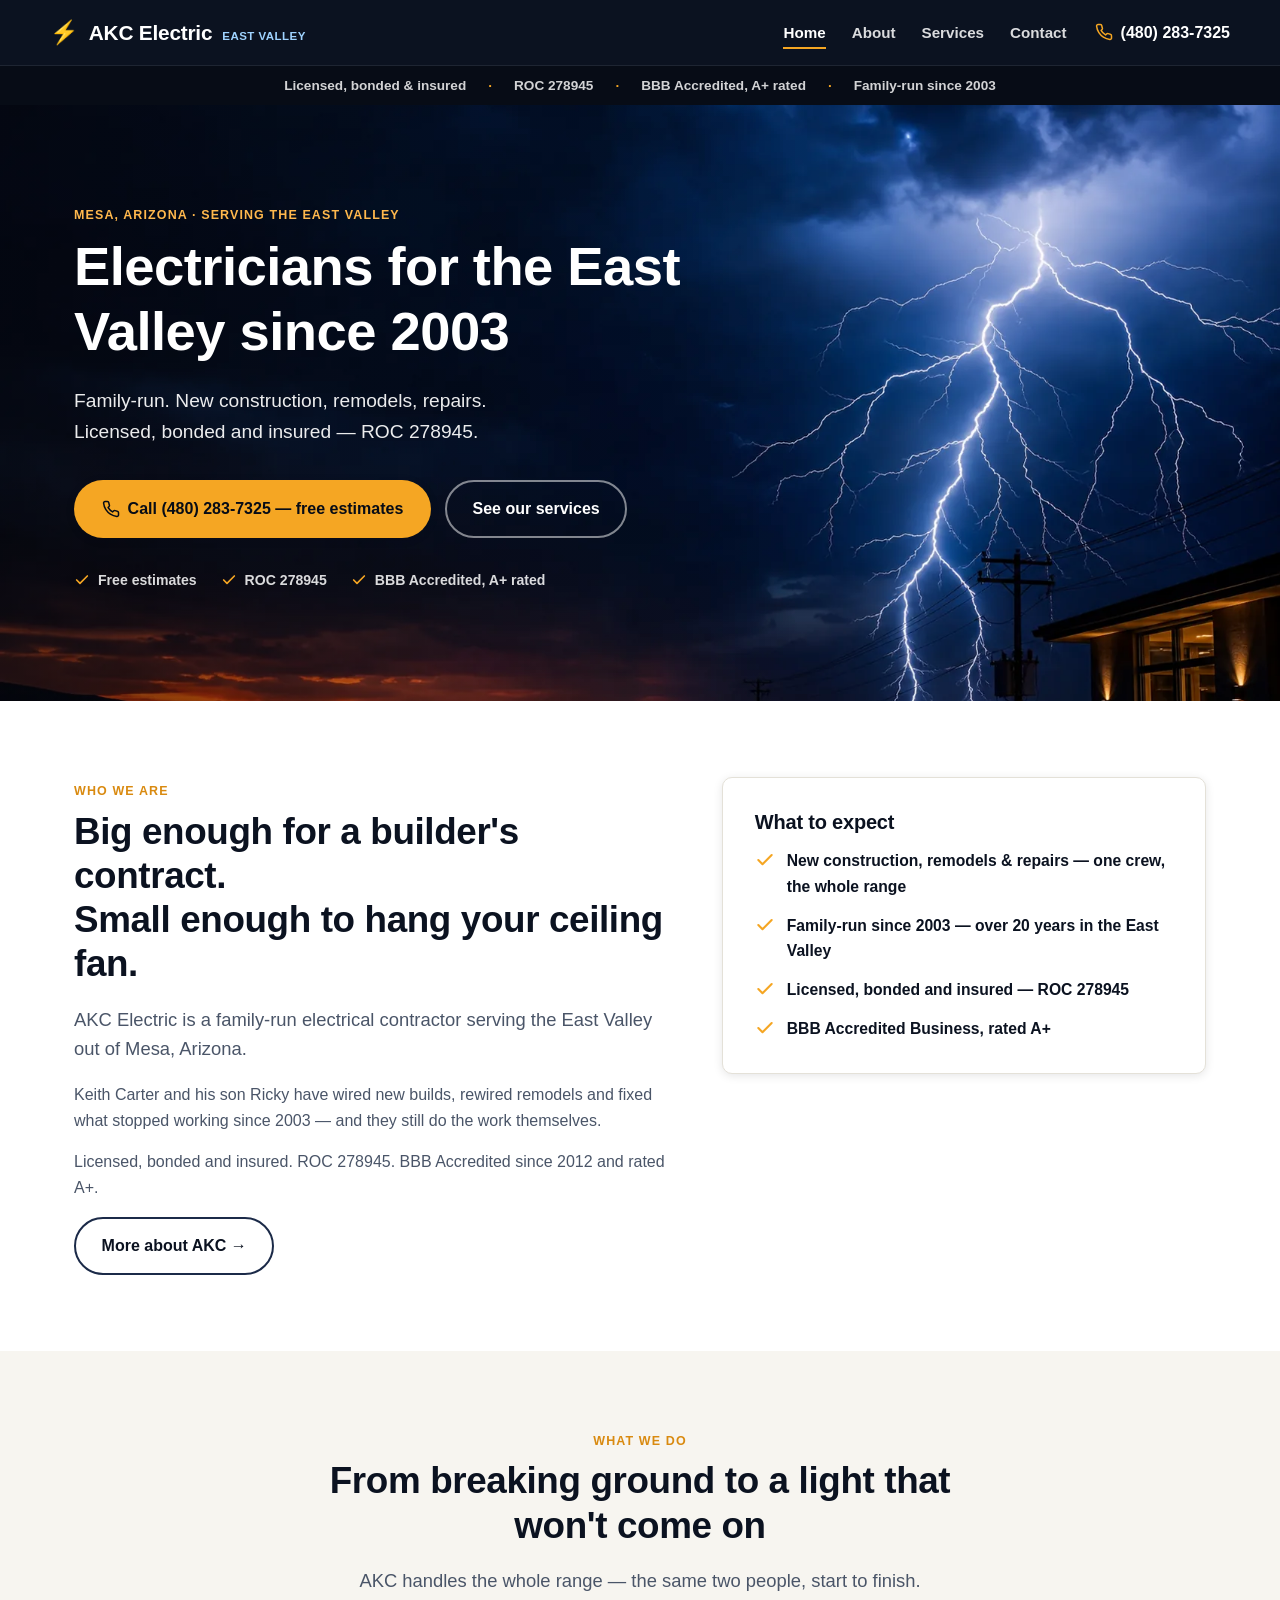
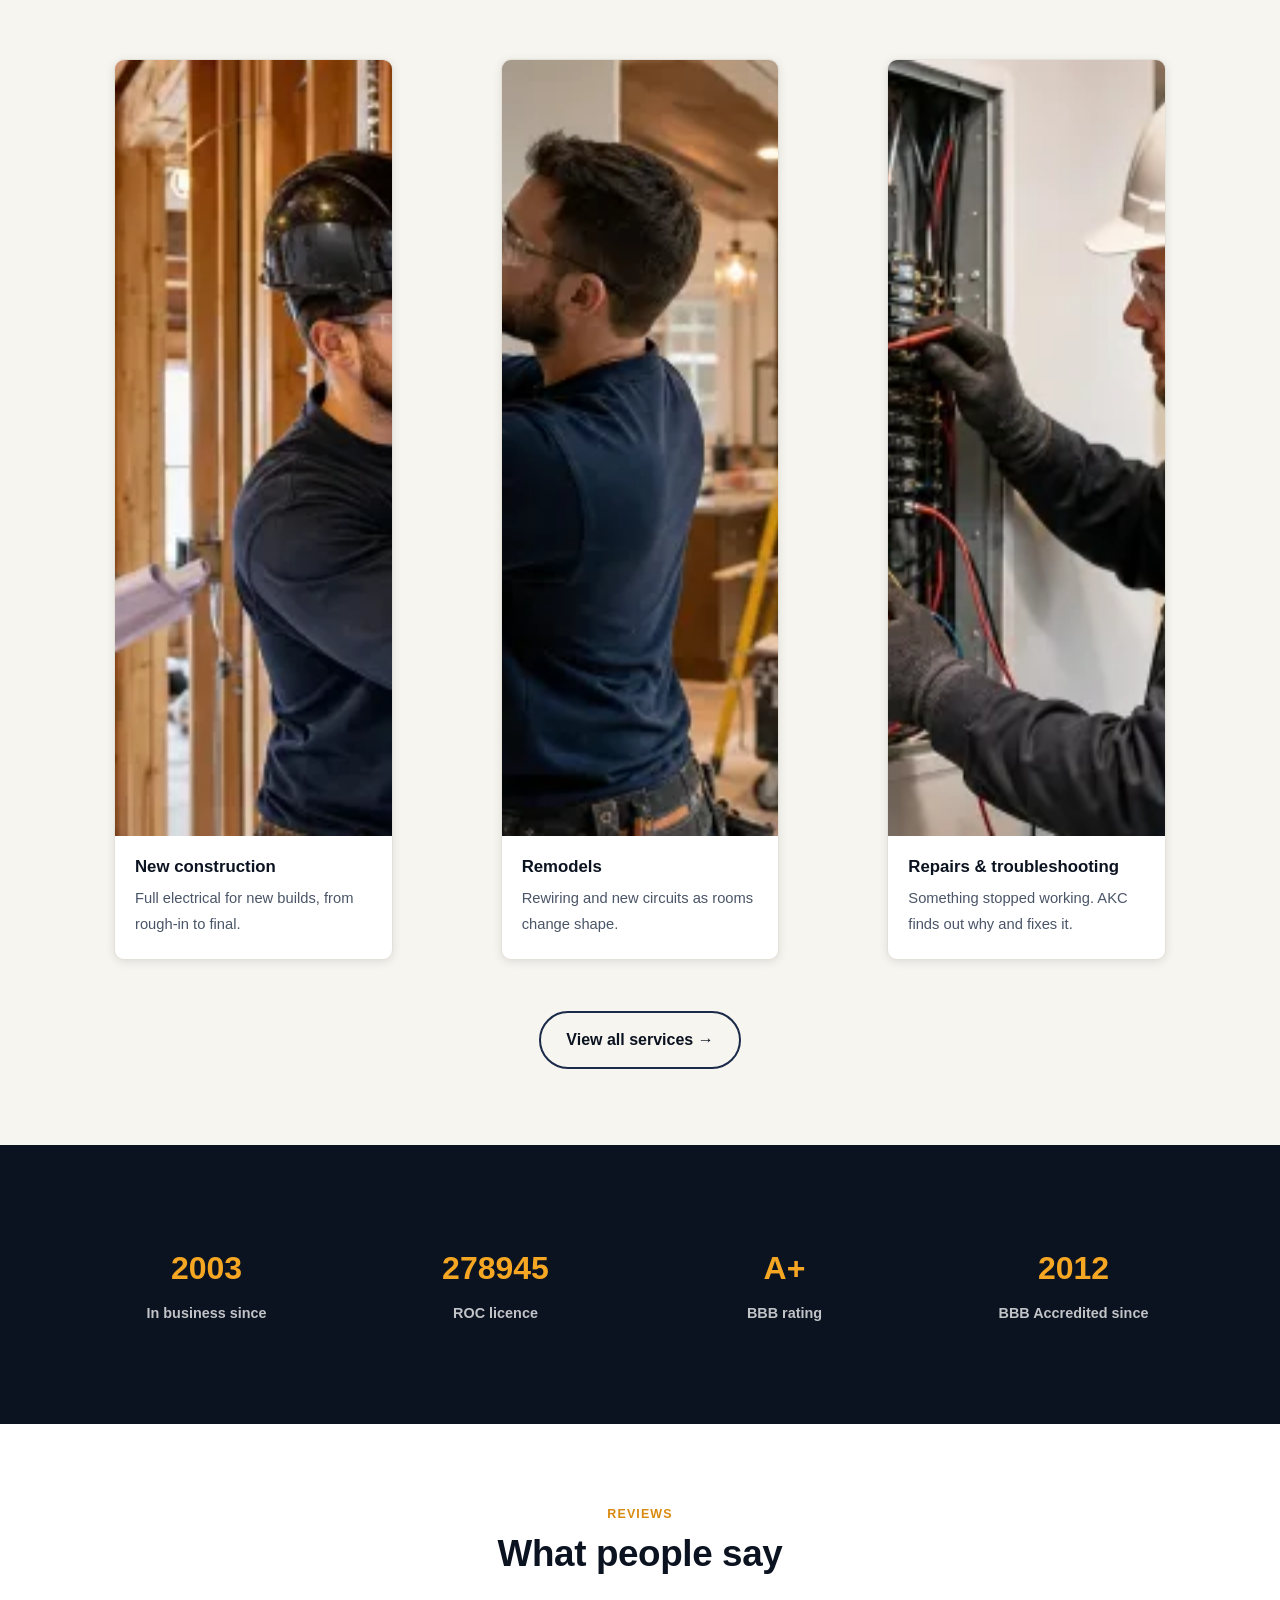
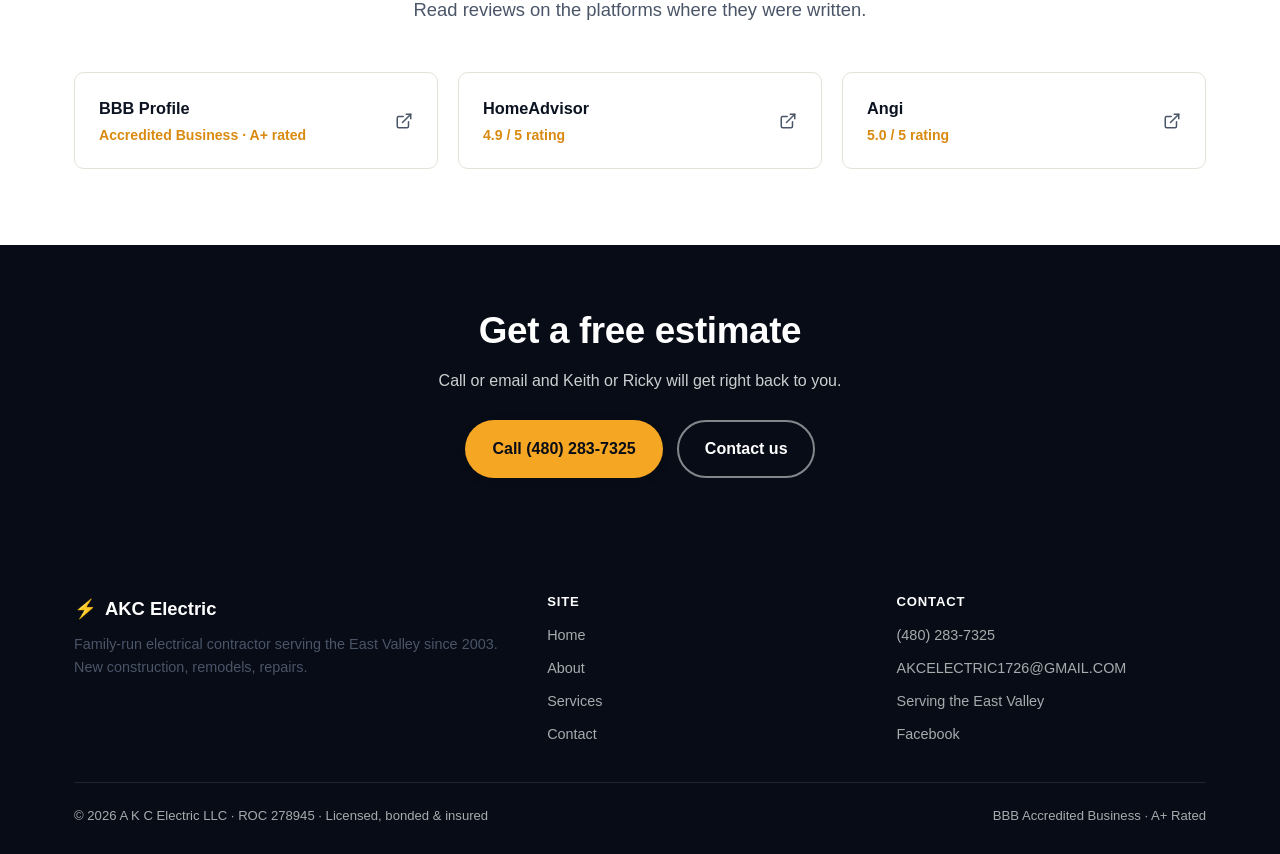
==== index.html @ 3e941f39 "Build AKC Electric marketing site Four-page static site (home, about, services, contact) built from " ====
<!DOCTYPE html>
<html lang="en">
<head>
<meta charset="UTF-8">
<meta name="viewport" content="width=device-width, initial-scale=1.0">
<title>AKC Electric — Licensed Electrician in the East Valley | Mesa, AZ</title>
<meta name="description" content="Licensed, bonded and insured electrician serving the East Valley. Family-run since 2003 — new construction, remodels, repairs. BBB Accredited, A+ rated. Free estimates. (480) 283-7325">
<link rel="canonical" href="https://www.akcelectric.example/">
<meta property="og:type" content="website">
<meta property="og:title" content="AKC Electric — Licensed Electrician in the East Valley">
<meta property="og:description" content="Family-run since 2003. New construction, remodels, repairs. Licensed, bonded and insured — ROC 278945. BBB Accredited, A+ rated.">
<meta property="og:image" content="https://www.akcelectric.example/img/og-image-1200x630.jpg">
<meta property="og:url" content="https://www.akcelectric.example/">
<meta name="twitter:card" content="summary_large_image">
<link rel="icon" href="assets/favicon.svg" type="image/svg+xml">
<link rel="preload" as="image" href="img/hero-desert-storm-1200w.webp" imagesrcset="img/hero-desert-storm-800w.webp 800w, img/hero-desert-storm-1200w.webp 1200w, img/hero-desert-storm-1700w.webp 1700w">
<link rel="stylesheet" href="assets/css/style.css">
<script type="application/ld+json">
{
  "@context": "https://schema.org",
  "@type": "Electrician",
  "name": "AKC Electric",
  "legalName": "A K C Electric LLC",
  "telephone": "+1-480-283-7325",
  "email": "AKCELECTRIC1726@GMAIL.COM",
  "url": "https://www.akcelectric.example/",
  "image": "https://www.akcelectric.example/img/og-image-1200x630.jpg",
  "foundingDate": "2003",
  "address": {
    "@type": "PostalAddress",
    "addressLocality": "Mesa",
    "addressRegion": "AZ",
    "addressCountry": "US"
  },
  "areaServed": {
    "@type": "Place",
    "name": "East Valley, Arizona"
  },
  "founder": { "@type": "Person", "name": "Keith Carter" }
}
</script>
</head>
<body>
<a class="skip-link" href="#main">Skip to content</a>

<header class="site-header">
  <div class="container header-inner">
    <a href="index.html" class="brand"><span class="bolt">&#9889;</span>AKC Electric<span class="tag">East Valley</span></a>
    <nav class="nav" id="site-nav">
      <ul class="nav-links">
        <li><a href="index.html" aria-current="page">Home</a></li>
        <li><a href="about.html">About</a></li>
        <li><a href="services.html">Services</a></li>
        <li><a href="contact.html">Contact</a></li>
      </ul>
      <a class="header-call" href="tel:+14802837325">
        <svg width="18" height="18" viewBox="0 0 24 24" fill="none" stroke="currentColor" stroke-width="2" stroke-linecap="round" stroke-linejoin="round"><path d="M22 16.92v3a2 2 0 0 1-2.18 2 19.79 19.79 0 0 1-8.63-3.07 19.5 19.5 0 0 1-6-6 19.79 19.79 0 0 1-3.07-8.67A2 2 0 0 1 4.11 2h3a2 2 0 0 1 2 1.72c.127.96.361 1.903.7 2.81a2 2 0 0 1-.45 2.11L8.09 9.91a16 16 0 0 0 6 6l1.27-1.27a2 2 0 0 1 2.11-.45c.907.339 1.85.573 2.81.7A2 2 0 0 1 22 16.92z"/></svg>
        <span class="txt">(480) 283-7325</span>
      </a>
    </nav>
    <button class="nav-toggle" aria-label="Menu" aria-expanded="false" aria-controls="site-nav">
      <svg viewBox="0 0 24 24" fill="none" stroke="currentColor" stroke-width="2" stroke-linecap="round" stroke-linejoin="round"><line x1="3" y1="6" x2="21" y2="6"/><line x1="3" y1="12" x2="21" y2="12"/><line x1="3" y1="18" x2="21" y2="18"/></svg>
    </button>
  </div>
</header>

<div class="trust-strip">
  <div class="container">
    <span>Licensed, bonded &amp; insured</span><span class="sep">&middot;</span>
    <span>ROC 278945</span><span class="sep">&middot;</span>
    <span>BBB Accredited, A+ rated</span><span class="sep">&middot;</span>
    <span>Family-run since 2003</span>
  </div>
</div>

<main id="main">

  <section class="hero">
    <div class="hero-media">
      <img
        src="img/hero-desert-storm-1200w.webp"
        srcset="img/hero-desert-storm-800w.webp 800w,
                img/hero-desert-storm-1200w.webp 1200w,
                img/hero-desert-storm-1700w.webp 1700w"
        sizes="100vw"
        width="1700" height="924"
        alt="Lightning striking over the Arizona desert at dusk, with a sunset on the horizon and a lit house in the foreground"
        fetchpriority="high"
        decoding="async">
    </div>
    <div class="hero-inner">
      <div class="hero-content">
        <p class="eyebrow" style="color:#ffb84d">Mesa, Arizona &middot; Serving the East Valley</p>
        <h1>Electricians for the East Valley since 2003</h1>
        <p class="lede">Family-run. New construction, remodels, repairs.<br>Licensed, bonded and insured &mdash; ROC 278945.</p>
        <div class="hero-cta">
          <a class="btn btn-amber" href="tel:+14802837325">
            <svg width="18" height="18" viewBox="0 0 24 24" fill="none" stroke="currentColor" stroke-width="2" stroke-linecap="round" stroke-linejoin="round"><path d="M22 16.92v3a2 2 0 0 1-2.18 2 19.79 19.79 0 0 1-8.63-3.07 19.5 19.5 0 0 1-6-6 19.79 19.79 0 0 1-3.07-8.67A2 2 0 0 1 4.11 2h3a2 2 0 0 1 2 1.72c.127.96.361 1.903.7 2.81a2 2 0 0 1-.45 2.11L8.09 9.91a16 16 0 0 0 6 6l1.27-1.27a2 2 0 0 1 2.11-.45c.907.339 1.85.573 2.81.7A2 2 0 0 1 22 16.92z"/></svg>
            Call (480) 283-7325 &mdash; free estimates
          </a>
          <a class="btn btn-outline" href="services.html">See our services</a>
        </div>
        <div class="hero-badges">
          <span><svg width="16" height="16" viewBox="0 0 24 24" fill="none" stroke="currentColor" stroke-width="2.5" stroke-linecap="round" stroke-linejoin="round"><polyline points="20 6 9 17 4 12"/></svg> Free estimates</span>
          <span><svg width="16" height="16" viewBox="0 0 24 24" fill="none" stroke="currentColor" stroke-width="2.5" stroke-linecap="round" stroke-linejoin="round"><polyline points="20 6 9 17 4 12"/></svg> ROC 278945</span>
          <span><svg width="16" height="16" viewBox="0 0 24 24" fill="none" stroke="currentColor" stroke-width="2.5" stroke-linecap="round" stroke-linejoin="round"><polyline points="20 6 9 17 4 12"/></svg> BBB Accredited, A+ rated</span>
        </div>
      </div>
    </div>
  </section>

  <section class="section section-alt">
    <div class="container intro-grid">
      <div>
        <p class="eyebrow">Who we are</p>
        <h2>Big enough for a builder's contract.<br>Small enough to hang your ceiling fan.</h2>
        <p class="lede">AKC Electric is a family-run electrical contractor serving the East Valley out of Mesa, Arizona.</p>
        <p>Keith Carter and his son Ricky have wired new builds, rewired remodels and fixed what stopped working since 2003 &mdash; and they still do the work themselves.</p>
        <p>Licensed, bonded and insured. ROC 278945. BBB Accredited since 2012 and rated A+.</p>
        <p><a class="btn btn-outline-dark" href="about.html">More about AKC &rarr;</a></p>
      </div>
      <div class="promise-card">
        <h3>What to expect</h3>
        <ul class="promise-list">
          <li><svg width="20" height="20" viewBox="0 0 24 24" fill="none" stroke="currentColor" stroke-width="2.5" stroke-linecap="round" stroke-linejoin="round"><polyline points="20 6 9 17 4 12"/></svg> New construction, remodels &amp; repairs &mdash; one crew, the whole range</li>
          <li><svg width="20" height="20" viewBox="0 0 24 24" fill="none" stroke="currentColor" stroke-width="2.5" stroke-linecap="round" stroke-linejoin="round"><polyline points="20 6 9 17 4 12"/></svg> Family-run since 2003 &mdash; over 20 years in the East Valley</li>
          <li><svg width="20" height="20" viewBox="0 0 24 24" fill="none" stroke="currentColor" stroke-width="2.5" stroke-linecap="round" stroke-linejoin="round"><polyline points="20 6 9 17 4 12"/></svg> Licensed, bonded and insured &mdash; ROC 278945</li>
          <li><svg width="20" height="20" viewBox="0 0 24 24" fill="none" stroke="currentColor" stroke-width="2.5" stroke-linecap="round" stroke-linejoin="round"><polyline points="20 6 9 17 4 12"/></svg> BBB Accredited Business, rated A+</li>
        </ul>
      </div>
    </div>
  </section>

  <section class="section">
    <div class="container">
      <div class="section-head">
        <p class="eyebrow">What we do</p>
        <h2>From breaking ground to a light that won't come on</h2>
        <p class="lede">AKC handles the whole range &mdash; the same two people, start to finish.</p>
      </div>
      <div class="services-grid">
        <figure class="service-card">
          <img
            src="img/service-new-construction-1000w.webp"
            srcset="img/service-new-construction-600w.webp 600w,
                    img/service-new-construction-1000w.webp 1000w,
                    img/service-new-construction-1600w.webp 1600w"
            sizes="(max-width: 900px) 100vw, 33vw"
            width="1600" height="776"
            alt="Electrician wiring a breaker panel in a timber-framed house under construction"
            loading="lazy" decoding="async">
          <figcaption>
            <span class="name">New construction</span>
            <span class="desc">Full electrical for new builds, from rough-in to final.</span>
          </figcaption>
        </figure>
        <figure class="service-card">
          <img
            src="img/service-remodel-1000w.webp"
            srcset="img/service-remodel-600w.webp 600w,
                    img/service-remodel-1000w.webp 1000w,
                    img/service-remodel-1600w.webp 1600w"
            sizes="(max-width: 900px) 100vw, 33vw"
            width="1600" height="776"
            alt="Electrician installing wiring in an opened wall during a home remodel"
            loading="lazy" decoding="async">
          <figcaption>
            <span class="name">Remodels</span>
            <span class="desc">Rewiring and new circuits as rooms change shape.</span>
          </figcaption>
        </figure>
        <figure class="service-card">
          <img
            src="img/service-repairs-1000w.webp"
            srcset="img/service-repairs-600w.webp 600w,
                    img/service-repairs-1000w.webp 1000w,
                    img/service-repairs-1600w.webp 1600w"
            sizes="(max-width: 900px) 100vw, 33vw"
            width="1600" height="776"
            alt="Electrician testing a breaker panel with a multimeter during a service call"
            loading="lazy" decoding="async">
          <figcaption>
            <span class="name">Repairs &amp; troubleshooting</span>
            <span class="desc">Something stopped working. AKC finds out why and fixes it.</span>
          </figcaption>
        </figure>
      </div>
      <p style="text-align:center; margin-top:2.2em;"><a class="btn btn-outline-dark" href="services.html">View all services &rarr;</a></p>
    </div>
  </section>

  <section class="section section-navy">
    <div class="container">
      <div class="credentials-grid">
        <div class="cred-item"><span class="num">2003</span><span class="label">In business since</span></div>
        <div class="cred-item"><span class="num">278945</span><span class="label">ROC licence</span></div>
        <div class="cred-item"><span class="num">A+</span><span class="label">BBB rating</span></div>
        <div class="cred-item"><span class="num">2012</span><span class="label">BBB Accredited since</span></div>
      </div>
    </div>
  </section>

  <section class="section section-alt">
    <div class="container">
      <div class="section-head">
        <p class="eyebrow">Reviews</p>
        <h2>What people say</h2>
        <p class="lede">Read reviews on the platforms where they were written.</p>
      </div>
      <div class="reviews-grid">
        <a class="review-link" href="https://www.bbb.org/us/az/mesa/profile/electrical-contractors/akc-electric-1126-1000022637" target="_blank" rel="noopener">
          <span><span class="platform">BBB Profile</span><span class="rating">Accredited Business &middot; A+ rated</span></span>
          <svg width="18" height="18" viewBox="0 0 24 24" fill="none" stroke="currentColor" stroke-width="2" stroke-linecap="round" stroke-linejoin="round"><path d="M18 13v6a2 2 0 0 1-2 2H5a2 2 0 0 1-2-2V8a2 2 0 0 1 2-2h6"/><polyline points="15 3 21 3 21 9"/><line x1="10" y1="14" x2="21" y2="3"/></svg>
        </a>
        <a class="review-link" href="https://www.homeadvisor.com/rated.AKCElectricLLC.47323149.html" target="_blank" rel="noopener">
          <span><span class="platform">HomeAdvisor</span><span class="rating">4.9 / 5 rating</span></span>
          <svg width="18" height="18" viewBox="0 0 24 24" fill="none" stroke="currentColor" stroke-width="2" stroke-linecap="round" stroke-linejoin="round"><path d="M18 13v6a2 2 0 0 1-2 2H5a2 2 0 0 1-2-2V8a2 2 0 0 1 2-2h6"/><polyline points="15 3 21 3 21 9"/><line x1="10" y1="14" x2="21" y2="3"/></svg>
        </a>
        <a class="review-link" href="https://www.angi.com/companylist/us/az/mesa/akc-electric-llc-reviews-7453181.htm" target="_blank" rel="noopener">
          <span><span class="platform">Angi</span><span class="rating">5.0 / 5 rating</span></span>
          <svg width="18" height="18" viewBox="0 0 24 24" fill="none" stroke="currentColor" stroke-width="2" stroke-linecap="round" stroke-linejoin="round"><path d="M18 13v6a2 2 0 0 1-2 2H5a2 2 0 0 1-2-2V8a2 2 0 0 1 2-2h6"/><polyline points="15 3 21 3 21 9"/><line x1="10" y1="14" x2="21" y2="3"/></svg>
        </a>
      </div>
    </div>
  </section>

  <section class="cta-band">
    <div class="container">
      <h2>Get a free estimate</h2>
      <p>Call or email and Keith or Ricky will get right back to you.</p>
      <div class="btns">
        <a class="btn btn-amber" href="tel:+14802837325">Call (480) 283-7325</a>
        <a class="btn btn-outline" href="contact.html">Contact us</a>
      </div>
    </div>
  </section>

</main>

<footer class="site-footer">
  <div class="container">
    <div class="footer-grid">
      <div class="footer-col">
        <div class="footer-brand"><span class="bolt">&#9889;</span>AKC Electric</div>
        <p>Family-run electrical contractor serving the East Valley since 2003. New construction, remodels, repairs.</p>
      </div>
      <div class="footer-col">
        <h4>Site</h4>
        <ul>
          <li><a href="index.html">Home</a></li>
          <li><a href="about.html">About</a></li>
          <li><a href="services.html">Services</a></li>
          <li><a href="contact.html">Contact</a></li>
        </ul>
      </div>
      <div class="footer-col">
        <h4>Contact</h4>
        <ul>
          <li><a href="tel:+14802837325">(480) 283-7325</a></li>
          <li><a href="mailto:AKCELECTRIC1726@GMAIL.COM">AKCELECTRIC1726@GMAIL.COM</a></li>
          <li>Serving the East Valley</li>
          <li><a href="https://www.facebook.com/profile.php?id=100054225020717" target="_blank" rel="noopener">Facebook</a></li>
        </ul>
      </div>
    </div>
    <div class="footer-bottom">
      <span>&copy; <span class="year"></span> A K C Electric LLC &middot; ROC 278945 &middot; Licensed, bonded &amp; insured</span>
      <span>BBB Accredited Business &middot; A+ Rated</span>
    </div>
  </div>
</footer>

<script src="assets/js/main.js"></script>
</body>
</html>
---- assets/css/style.css ----
/* AKC Electric — site stylesheet */

:root {
  --navy-950: #070c16;
  --navy-900: #0b1220;
  --navy-800: #121b30;
  --navy-700: #1b2a48;
  --navy-600: #2a3d63;
  --blue-glow: #9fd3ff;
  --amber-500: #f5a623;
  --amber-400: #ffb84d;
  --amber-600: #d98a10;
  --off-white: #f7f5f0;
  --white: #ffffff;
  --ink: #182231;
  --ink-soft: #4a5568;
  --line: #e4e1d8;
  --radius: 10px;
  --shadow: 0 10px 30px rgba(7, 12, 22, 0.18);
  --shadow-sm: 0 2px 10px rgba(7, 12, 22, 0.1);
  --max: 1180px;
  --font: -apple-system, BlinkMacSystemFont, "Segoe UI", Roboto, Helvetica, Arial, sans-serif;
}

* { box-sizing: border-box; }
html { scroll-behavior: smooth; }

body {
  margin: 0;
  font-family: var(--font);
  color: var(--ink);
  background: var(--off-white);
  line-height: 1.6;
  -webkit-font-smoothing: antialiased;
}

img { max-width: 100%; display: block; }

a { color: inherit; text-decoration: none; }

.container {
  max-width: var(--max);
  margin: 0 auto;
  padding: 0 24px;
}

h1, h2, h3, h4 {
  font-family: var(--font);
  line-height: 1.2;
  margin: 0 0 0.5em;
  color: var(--navy-900);
  font-weight: 800;
  letter-spacing: -0.01em;
}

h1 { font-size: clamp(2.1rem, 5vw, 3.4rem); }
h2 { font-size: clamp(1.6rem, 3.2vw, 2.3rem); }
h3 { font-size: 1.25rem; }

p { margin: 0 0 1em; color: var(--ink-soft); }
p:last-child { margin-bottom: 0; }

.eyebrow {
  display: inline-block;
  font-size: 0.78rem;
  font-weight: 700;
  letter-spacing: 0.09em;
  text-transform: uppercase;
  color: var(--amber-600);
  margin-bottom: 0.6em;
}

.lede {
  font-size: 1.15rem;
  color: var(--ink-soft);
}

/* Buttons */
.btn {
  display: inline-flex;
  align-items: center;
  gap: 0.5em;
  padding: 0.9em 1.6em;
  border-radius: 999px;
  font-weight: 700;
  font-size: 1rem;
  border: 2px solid transparent;
  cursor: pointer;
  transition: transform 0.15s ease, box-shadow 0.15s ease, background 0.15s ease, color 0.15s ease;
}
.btn:hover { transform: translateY(-1px); }

.btn-amber {
  background: var(--amber-500);
  color: var(--navy-950);
  box-shadow: var(--shadow-sm);
}
.btn-amber:hover { background: var(--amber-400); box-shadow: var(--shadow); }

.btn-outline {
  background: transparent;
  border-color: rgba(255, 255, 255, 0.5);
  color: var(--white);
}
.btn-outline:hover { border-color: var(--white); background: rgba(255, 255, 255, 0.08); }

.btn-outline-dark {
  background: transparent;
  border-color: var(--navy-700);
  color: var(--navy-900);
}
.btn-outline-dark:hover { background: var(--navy-900); color: var(--white); }

/* Header */
.site-header {
  position: sticky;
  top: 0;
  z-index: 50;
  background: var(--navy-900);
  border-bottom: 1px solid rgba(255, 255, 255, 0.08);
}

.header-inner {
  display: flex;
  align-items: center;
  justify-content: space-between;
  padding: 14px 0;
  gap: 20px;
}

.brand {
  display: flex;
  align-items: baseline;
  gap: 10px;
  color: var(--white);
  font-weight: 800;
  font-size: 1.3rem;
  letter-spacing: -0.01em;
  white-space: nowrap;
}
.brand .bolt { color: var(--amber-500); font-size: 1.1em; }
.brand .tag {
  display: none;
  font-size: 0.72rem;
  font-weight: 600;
  color: var(--blue-glow);
  letter-spacing: 0.04em;
  text-transform: uppercase;
}

.nav {
  display: flex;
  align-items: center;
  gap: 28px;
}

.nav-links {
  display: flex;
  gap: 26px;
  list-style: none;
  margin: 0;
  padding: 0;
}
.nav-links a {
  color: rgba(255, 255, 255, 0.85);
  font-weight: 600;
  font-size: 0.95rem;
  padding: 6px 0;
  border-bottom: 2px solid transparent;
  transition: border-color 0.15s ease, color 0.15s ease;
}
.nav-links a:hover,
.nav-links a[aria-current="page"] {
  color: var(--white);
  border-bottom-color: var(--amber-500);
}

.header-call {
  display: flex;
  align-items: center;
  gap: 8px;
  color: var(--white);
  font-weight: 700;
  white-space: nowrap;
}
.header-call svg { flex-shrink: 0; color: var(--amber-500); }

.nav-toggle {
  display: none;
  background: none;
  border: none;
  color: var(--white);
  padding: 8px;
  cursor: pointer;
}
.nav-toggle svg { width: 26px; height: 26px; }

/* Trust strip */
.trust-strip {
  background: var(--navy-950);
  color: rgba(255, 255, 255, 0.82);
  font-size: 0.85rem;
  font-weight: 600;
}
.trust-strip .container {
  display: flex;
  flex-wrap: wrap;
  gap: 8px 22px;
  padding: 9px 24px;
  justify-content: center;
}
.trust-strip .sep { color: var(--amber-500); }

/* Hero */
.hero {
  position: relative;
  background: var(--navy-950);
  color: var(--white);
  overflow: hidden;
}
.hero-media {
  position: absolute;
  inset: 0;
  z-index: 0;
}
.hero-media img {
  width: 100%;
  height: 100%;
  object-fit: cover;
  object-position: center;
}
.hero-media::after {
  content: "";
  position: absolute;
  inset: 0;
  background: linear-gradient(90deg, rgba(5, 9, 18, 0.55) 0%, rgba(5, 9, 18, 0.15) 45%, rgba(5, 9, 18, 0) 65%);
}
.hero-inner {
  position: relative;
  z-index: 1;
  padding: 96px 24px 110px;
  max-width: var(--max);
  margin: 0 auto;
}
.hero-content { max-width: 620px; }
.hero h1 { color: var(--white); margin-bottom: 0.4em; }
.hero .lede {
  color: rgba(255, 255, 255, 0.92);
  font-size: 1.2rem;
  max-width: 480px;
}
.hero-cta {
  margin-top: 2em;
  display: flex;
  flex-wrap: wrap;
  gap: 14px;
  align-items: center;
}
.hero-badges {
  margin-top: 2.2em;
  display: flex;
  flex-wrap: wrap;
  gap: 10px 24px;
  font-size: 0.88rem;
  font-weight: 600;
  color: rgba(255, 255, 255, 0.85);
}
.hero-badges span { display: flex; align-items: center; gap: 8px; }
.hero-badges svg { color: var(--amber-500); flex-shrink: 0; }

/* Page hero (interior pages, no photo) */
.page-hero {
  background: var(--navy-900);
  color: var(--white);
  padding: 64px 24px 56px;
  text-align: left;
}
.page-hero h1 { color: var(--white); }
.page-hero .lede { color: rgba(255, 255, 255, 0.85); max-width: 620px; }

/* Sections */
.section { padding: 76px 0; }
.section-alt { background: var(--white); }
.section-navy { background: var(--navy-900); color: var(--white); }
.section-navy h2, .section-navy h3 { color: var(--white); }
.section-navy p { color: rgba(255, 255, 255, 0.78); }
.section-head {
  max-width: 640px;
  margin: 0 auto 3em;
  text-align: center;
}
.section-head.left { margin-left: 0; text-align: left; }

/* Intro / promise block */
.intro-grid {
  display: grid;
  grid-template-columns: 1.1fr 0.9fr;
  gap: 56px;
  align-items: start;
}
.promise-card {
  background: var(--white);
  border: 1px solid var(--line);
  border-radius: var(--radius);
  padding: 32px;
  box-shadow: var(--shadow-sm);
}
.promise-card h3 { margin-bottom: 0.7em; }
.promise-list { list-style: none; margin: 0; padding: 0; display: grid; gap: 14px; }
.promise-list li {
  display: flex;
  gap: 12px;
  align-items: flex-start;
  font-weight: 600;
  color: var(--navy-900);
  font-size: 0.98rem;
}
.promise-list svg { color: var(--amber-500); flex-shrink: 0; margin-top: 2px; }

/* Services grid */
.services-grid {
  display: grid;
  grid-template-columns: repeat(3, 1fr);
  gap: 28px;
}
.service-card {
  background: var(--white);
  border-radius: var(--radius);
  overflow: hidden;
  box-shadow: var(--shadow-sm);
  border: 1px solid var(--line);
}
.service-card figure { margin: 0; }
.service-card img { aspect-ratio: 1600 / 776; object-fit: cover; }
.service-card figcaption {
  padding: 18px 20px 22px;
}
.service-card figcaption .name {
  display: block;
  font-weight: 800;
  color: var(--navy-900);
  font-size: 1.05rem;
  margin-bottom: 4px;
}
.service-card figcaption .desc { color: var(--ink-soft); font-size: 0.92rem; }

.services-more {
  margin-top: 40px;
  background: var(--white);
  border: 1px solid var(--line);
  border-radius: var(--radius);
  padding: 30px 34px;
}
.services-more h3 { margin-bottom: 1em; }
.services-more ul {
  list-style: none;
  margin: 0;
  padding: 0;
  display: grid;
  grid-template-columns: repeat(3, 1fr);
  gap: 14px;
}
.services-more li {
  display: flex;
  align-items: center;
  gap: 10px;
  font-weight: 600;
  color: var(--navy-900);
}
.services-more svg { color: var(--amber-500); flex-shrink: 0; }

/* Trust / credentials band */
.credentials-grid {
  display: grid;
  grid-template-columns: repeat(4, 1fr);
  gap: 24px;
}
.cred-item {
  text-align: center;
  padding: 22px 16px;
}
.cred-item .num {
  font-size: 2rem;
  font-weight: 800;
  color: var(--amber-500);
  display: block;
  margin-bottom: 6px;
}
.cred-item .label {
  font-size: 0.9rem;
  font-weight: 600;
  color: rgba(255, 255, 255, 0.75);
}

/* Reviews / links out */
.reviews-grid {
  display: grid;
  grid-template-columns: repeat(3, 1fr);
  gap: 20px;
}
.review-link {
  display: flex;
  align-items: center;
  justify-content: space-between;
  gap: 12px;
  background: var(--white);
  border: 1px solid var(--line);
  border-radius: var(--radius);
  padding: 22px 24px;
  font-weight: 700;
  color: var(--navy-900);
  transition: box-shadow 0.15s ease, transform 0.15s ease;
}
.review-link:hover { box-shadow: var(--shadow); transform: translateY(-2px); }
.review-link .platform { font-size: 1.02rem; }
.review-link .rating { color: var(--amber-600); font-size: 0.88rem; font-weight: 700; display: block; margin-top: 2px; }
.review-link svg { color: var(--ink-soft); flex-shrink: 0; }

/* About page */
.people-strip {
  display: flex;
  gap: 18px;
  flex-wrap: wrap;
  margin-top: 2em;
}
.people-strip .person {
  background: var(--white);
  border: 1px solid var(--line);
  border-radius: var(--radius);
  padding: 18px 22px;
  font-weight: 700;
  color: var(--navy-900);
  flex: 1;
  min-width: 220px;
}
.people-strip .person .role {
  display: block;
  font-weight: 600;
  color: var(--ink-soft);
  font-size: 0.85rem;
  margin-top: 2px;
}

/* CTA band */
.cta-band {
  background: var(--navy-950);
  color: var(--white);
  padding: 64px 24px;
  text-align: center;
}
.cta-band h2 { color: var(--white); margin-bottom: 0.4em; }
.cta-band p { color: rgba(255, 255, 255, 0.8); max-width: 520px; margin: 0 auto 1.6em; }
.cta-band .btns { display: flex; gap: 14px; justify-content: center; flex-wrap: wrap; }

/* Contact page */
.contact-grid {
  display: grid;
  grid-template-columns: 1fr 1fr;
  gap: 48px;
}
.contact-card {
  background: var(--white);
  border: 1px solid var(--line);
  border-radius: var(--radius);
  padding: 34px;
  box-shadow: var(--shadow-sm);
}
.contact-row {
  display: flex;
  align-items: flex-start;
  gap: 14px;
  padding: 16px 0;
  border-bottom: 1px solid var(--line);
}
.contact-row:last-child { border-bottom: none; }
.contact-row svg { color: var(--amber-500); flex-shrink: 0; margin-top: 3px; }
.contact-row .label { font-size: 0.8rem; font-weight: 700; text-transform: uppercase; letter-spacing: 0.05em; color: var(--ink-soft); margin-bottom: 2px; }
.contact-row .value { font-weight: 700; color: var(--navy-900); font-size: 1.05rem; }
.contact-row .value a:hover { color: var(--amber-600); }

.area-note {
  background: var(--navy-900);
  color: var(--white);
  border-radius: var(--radius);
  padding: 30px 34px;
}
.area-note h3 { color: var(--white); }
.area-note p { color: rgba(255, 255, 255, 0.78); }

/* Footer */
.site-footer {
  background: var(--navy-950);
  color: rgba(255, 255, 255, 0.65);
  padding: 52px 0 28px;
  font-size: 0.9rem;
}
.footer-grid {
  display: grid;
  grid-template-columns: 1.4fr 1fr 1fr;
  gap: 40px;
  padding-bottom: 36px;
  border-bottom: 1px solid rgba(255, 255, 255, 0.1);
}
.footer-brand { color: var(--white); font-weight: 800; font-size: 1.15rem; margin-bottom: 10px; display: flex; align-items: baseline; gap: 8px; }
.footer-brand .bolt { color: var(--amber-500); }
.footer-col h4 {
  color: var(--white);
  font-size: 0.82rem;
  text-transform: uppercase;
  letter-spacing: 0.06em;
  margin-bottom: 14px;
}
.footer-col ul { list-style: none; margin: 0; padding: 0; display: grid; gap: 10px; }
.footer-col a:hover { color: var(--white); }
.footer-bottom {
  display: flex;
  flex-wrap: wrap;
  justify-content: space-between;
  gap: 10px;
  padding-top: 22px;
  font-size: 0.82rem;
}

/* Skip link */
.skip-link {
  position: absolute;
  left: -999px;
  top: 0;
  background: var(--amber-500);
  color: var(--navy-950);
  padding: 10px 16px;
  z-index: 100;
  font-weight: 700;
  border-radius: 0 0 6px 0;
}
.skip-link:focus { left: 0; }

/* Responsive */
@media (min-width: 780px) {
  .brand .tag { display: block; }
}

@media (max-width: 900px) {
  .nav { display: none; }
  .nav-toggle { display: inline-flex; }
  .header-call span.txt { display: none; }

  body.nav-open .nav {
    display: flex;
    position: absolute;
    top: 100%;
    left: 0;
    right: 0;
    background: var(--navy-900);
    flex-direction: column;
    align-items: stretch;
    padding: 10px 24px 24px;
    border-top: 1px solid rgba(255, 255, 255, 0.08);
    gap: 16px;
  }
  body.nav-open .nav-links { flex-direction: column; gap: 4px; }
  body.nav-open .nav-links a { display: block; padding: 12px 0; }
  body.nav-open .header-call { display: flex; padding-top: 14px; border-top: 1px solid rgba(255, 255, 255, 0.1); }
  body.nav-open .header-call span.txt { display: inline; }

  .intro-grid { grid-template-columns: 1fr; gap: 32px; }
  .services-grid { grid-template-columns: 1fr; }
  .services-more ul { grid-template-columns: 1fr; }
  .credentials-grid { grid-template-columns: repeat(2, 1fr); }
  .reviews-grid { grid-template-columns: 1fr; }
  .contact-grid { grid-template-columns: 1fr; }
  .footer-grid { grid-template-columns: 1fr; gap: 28px; }
  .hero-inner { padding: 64px 20px 80px; }
}

@media (max-width: 480px) {
  .credentials-grid { grid-template-columns: 1fr 1fr; }
  .section { padding: 56px 0; }
}
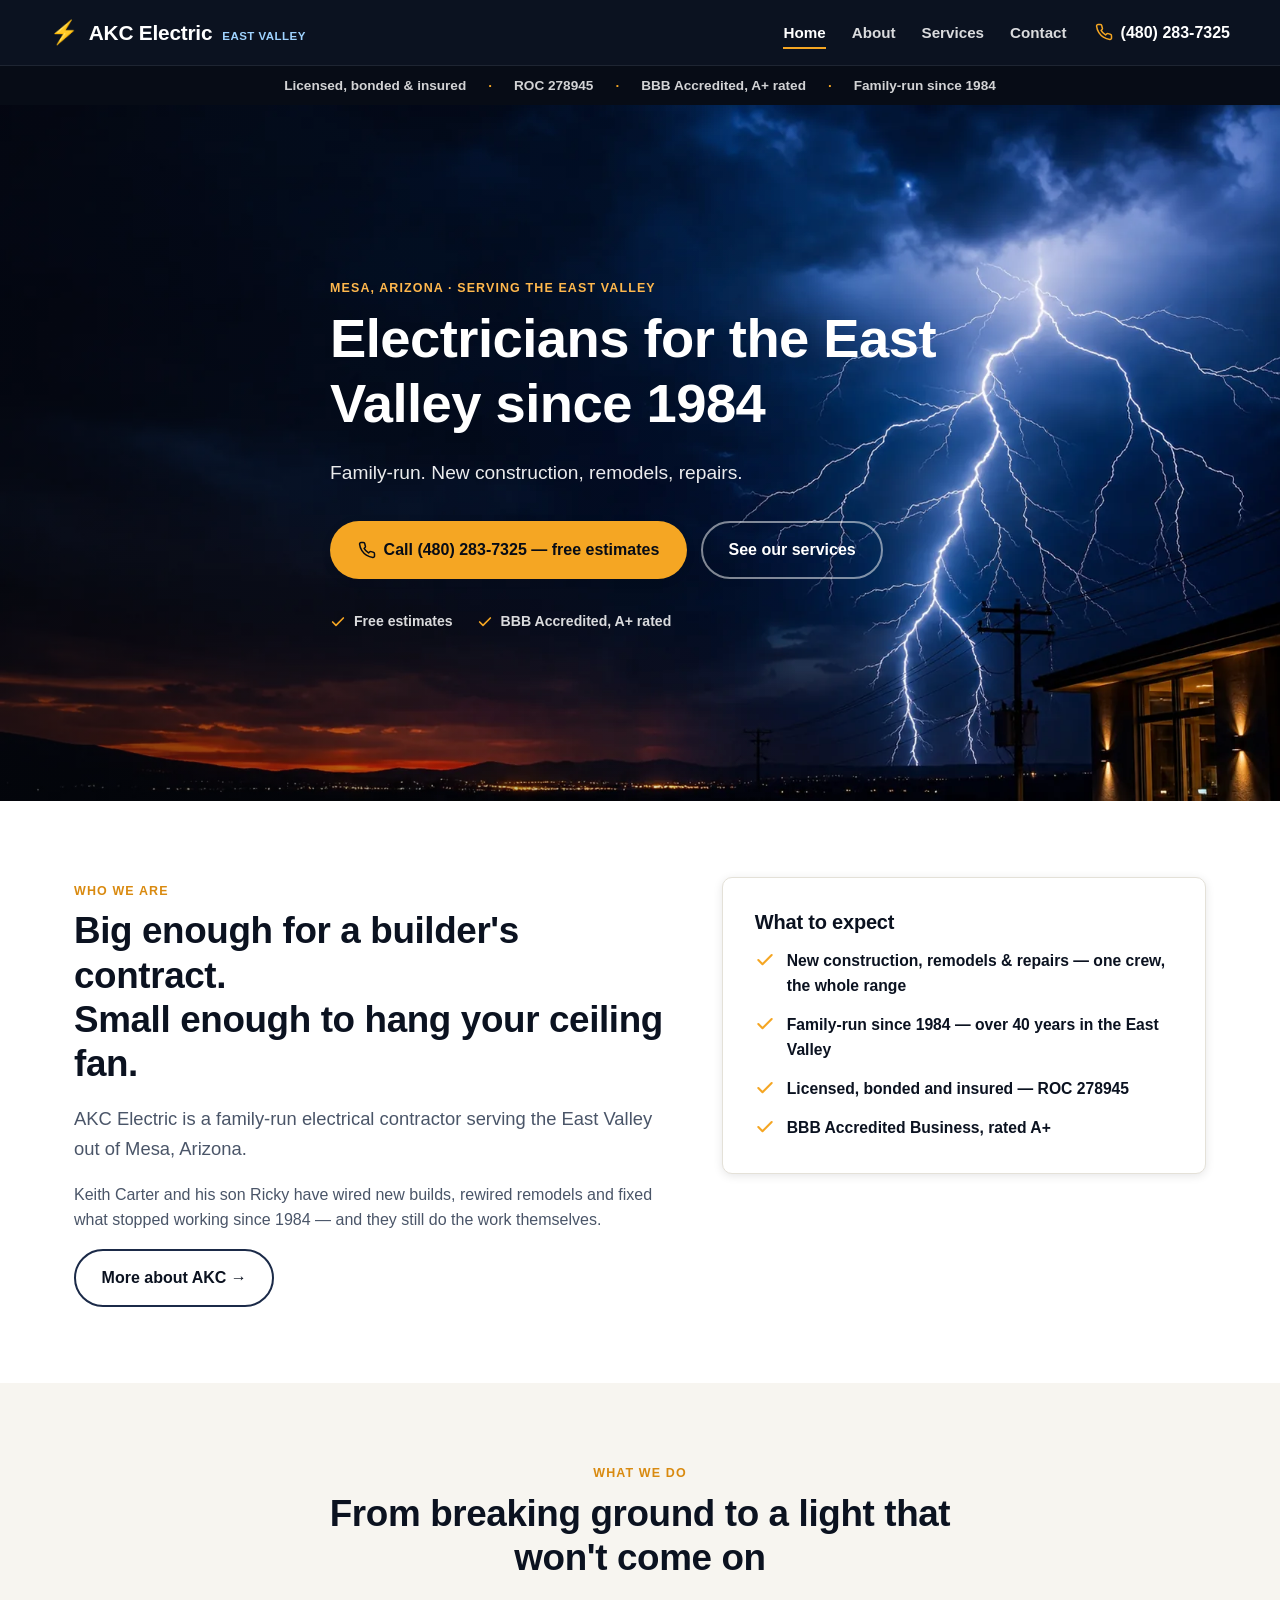
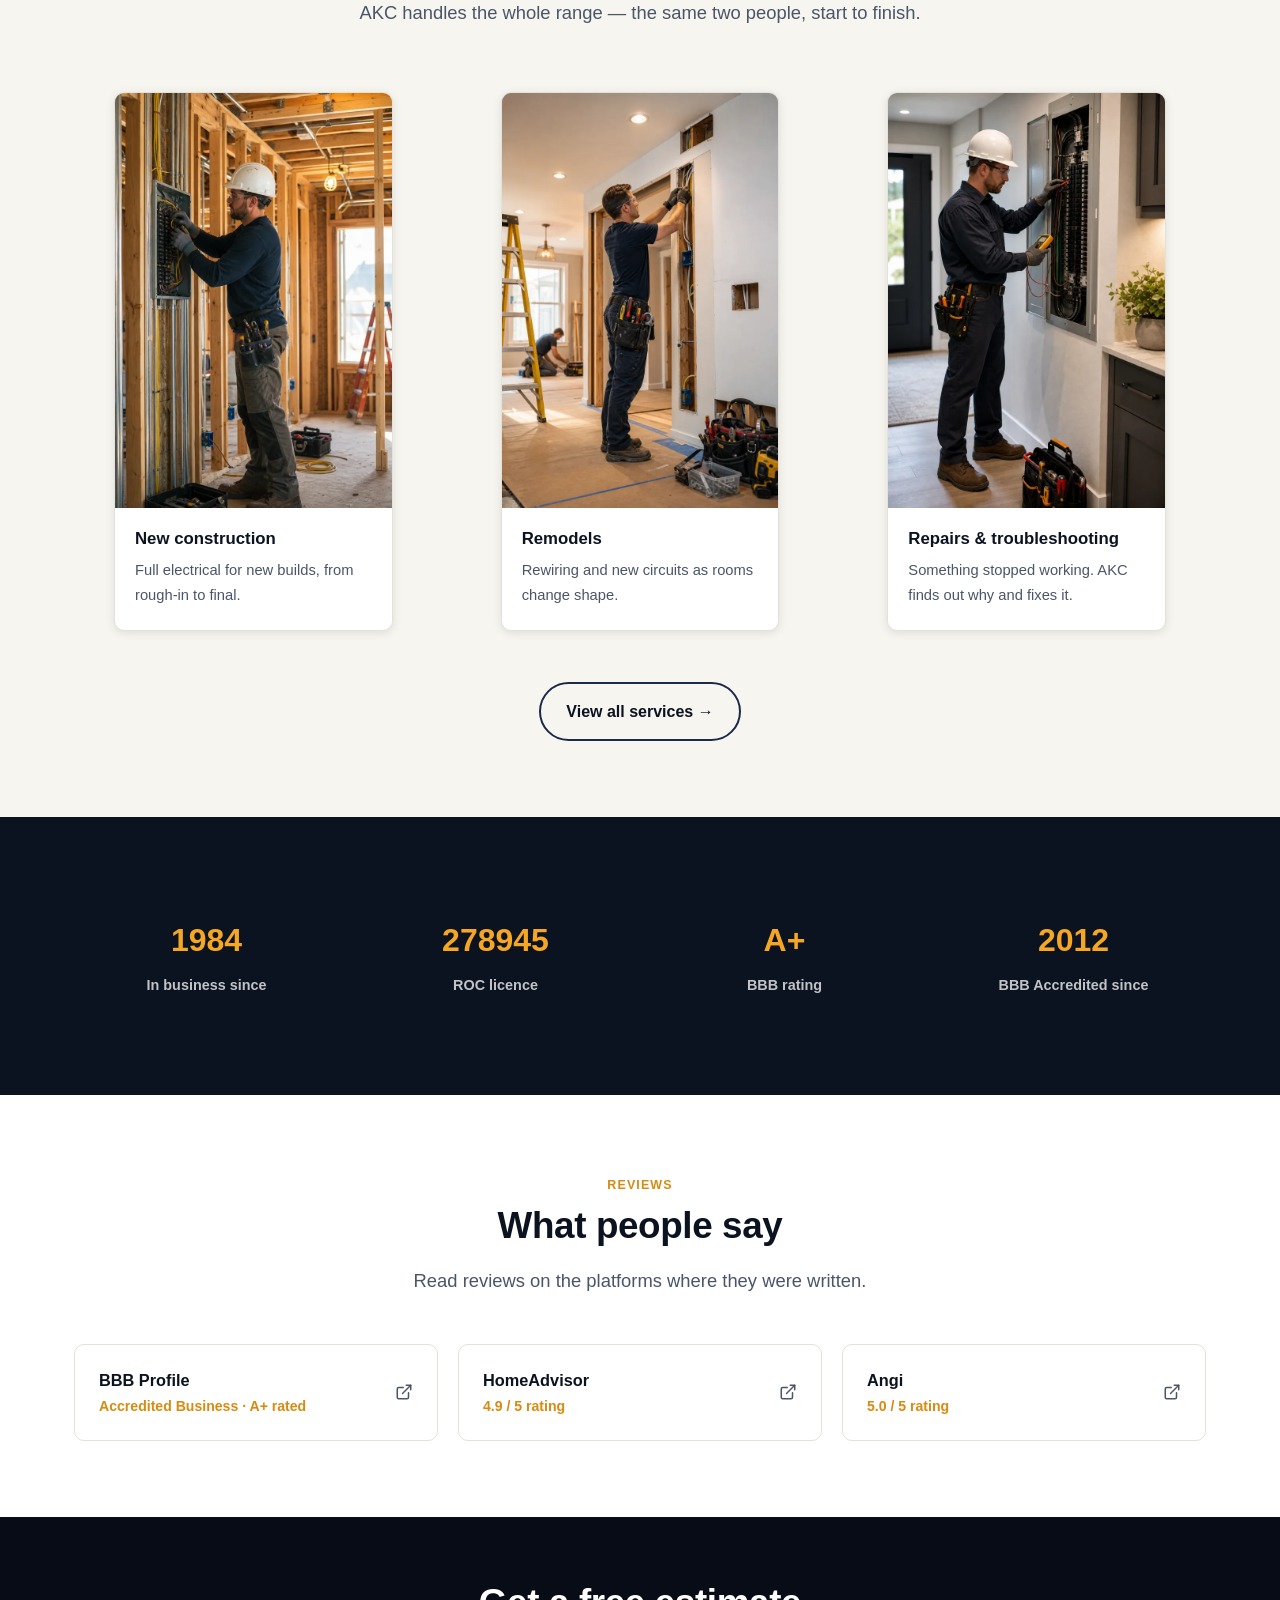
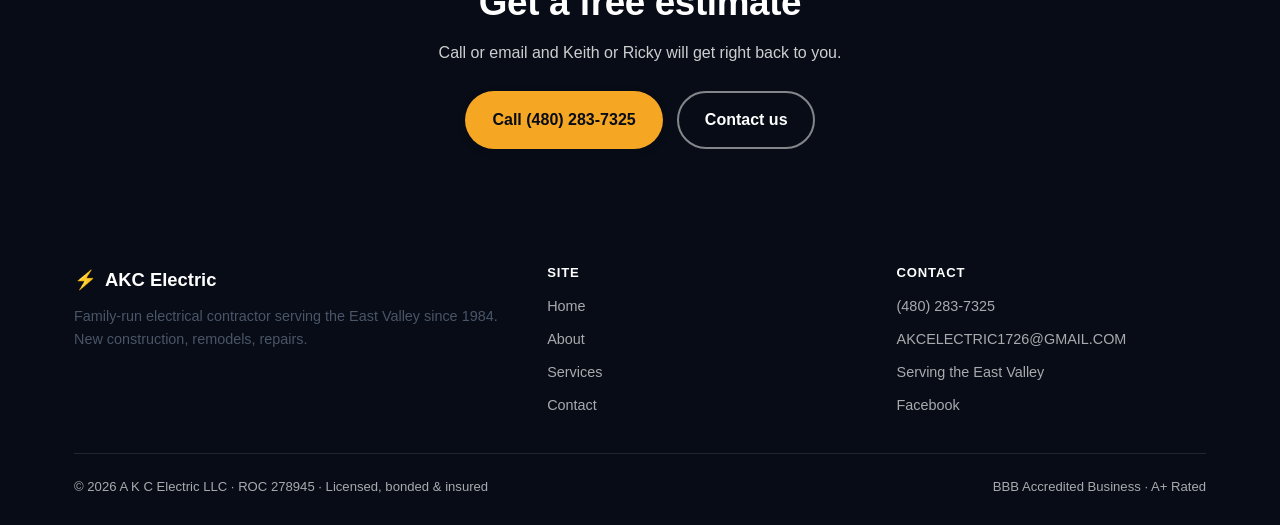
==== commit 9673ff02: "Update founding year, trim hero/intro credential copy, swap service photos Owner corrected the found" ====
--- a/index.html
+++ b/index.html
@@ -4,13 +4,13 @@
 <meta charset="UTF-8">
 <meta name="viewport" content="width=device-width, initial-scale=1.0">
 <title>AKC Electric — Licensed Electrician in the East Valley | Mesa, AZ</title>
-<meta name="description" content="Licensed, bonded and insured electrician serving the East Valley. Family-run since 2003 — new construction, remodels, repairs. BBB Accredited, A+ rated. Free estimates. (480) 283-7325">
-<link rel="canonical" href="https://www.akcelectric.example/">
+<meta name="description" content="Licensed, bonded and insured electrician serving the East Valley. Family-run since 1984 — new construction, remodels, repairs. BBB Accredited, A+ rated. Free estimates. (480) 283-7325">
+<link rel="canonical" href="https://lancewagner123.github.io/akc-electric-llc/">
 <meta property="og:type" content="website">
 <meta property="og:title" content="AKC Electric — Licensed Electrician in the East Valley">
-<meta property="og:description" content="Family-run since 2003. New construction, remodels, repairs. Licensed, bonded and insured — ROC 278945. BBB Accredited, A+ rated.">
-<meta property="og:image" content="https://www.akcelectric.example/img/og-image-1200x630.jpg">
-<meta property="og:url" content="https://www.akcelectric.example/">
+<meta property="og:description" content="Family-run since 1984. New construction, remodels, repairs. Licensed, bonded and insured — ROC 278945. BBB Accredited, A+ rated.">
+<meta property="og:image" content="https://lancewagner123.github.io/akc-electric-llc/img/og-image-1200x630.jpg">
+<meta property="og:url" content="https://lancewagner123.github.io/akc-electric-llc/">
 <meta name="twitter:card" content="summary_large_image">
 <link rel="icon" href="assets/favicon.svg" type="image/svg+xml">
 <link rel="preload" as="image" href="img/hero-desert-storm-1200w.webp" imagesrcset="img/hero-desert-storm-800w.webp 800w, img/hero-desert-storm-1200w.webp 1200w, img/hero-desert-storm-1700w.webp 1700w">
@@ -23,9 +23,9 @@
   "legalName": "A K C Electric LLC",
   "telephone": "+1-480-283-7325",
   "email": "AKCELECTRIC1726@GMAIL.COM",
-  "url": "https://www.akcelectric.example/",
-  "image": "https://www.akcelectric.example/img/og-image-1200x630.jpg",
-  "foundingDate": "2003",
+  "url": "https://lancewagner123.github.io/akc-electric-llc/",
+  "image": "https://lancewagner123.github.io/akc-electric-llc/img/og-image-1200x630.jpg",
+  "foundingDate": "1984",
   "address": {
     "@type": "PostalAddress",
     "addressLocality": "Mesa",
@@ -69,7 +69,7 @@
     <span>Licensed, bonded &amp; insured</span><span class="sep">&middot;</span>
     <span>ROC 278945</span><span class="sep">&middot;</span>
     <span>BBB Accredited, A+ rated</span><span class="sep">&middot;</span>
-    <span>Family-run since 2003</span>
+    <span>Family-run since 1984</span>
   </div>
 </div>
 
@@ -91,8 +91,8 @@
     <div class="hero-inner">
       <div class="hero-content">
         <p class="eyebrow" style="color:#ffb84d">Mesa, Arizona &middot; Serving the East Valley</p>
-        <h1>Electricians for the East Valley since 2003</h1>
-        <p class="lede">Family-run. New construction, remodels, repairs.<br>Licensed, bonded and insured &mdash; ROC 278945.</p>
+        <h1>Electricians for the East Valley since 1984</h1>
+        <p class="lede">Family-run. New construction, remodels, repairs.</p>
         <div class="hero-cta">
           <a class="btn btn-amber" href="tel:+14802837325">
             <svg width="18" height="18" viewBox="0 0 24 24" fill="none" stroke="currentColor" stroke-width="2" stroke-linecap="round" stroke-linejoin="round"><path d="M22 16.92v3a2 2 0 0 1-2.18 2 19.79 19.79 0 0 1-8.63-3.07 19.5 19.5 0 0 1-6-6 19.79 19.79 0 0 1-3.07-8.67A2 2 0 0 1 4.11 2h3a2 2 0 0 1 2 1.72c.127.96.361 1.903.7 2.81a2 2 0 0 1-.45 2.11L8.09 9.91a16 16 0 0 0 6 6l1.27-1.27a2 2 0 0 1 2.11-.45c.907.339 1.85.573 2.81.7A2 2 0 0 1 22 16.92z"/></svg>
@@ -102,7 +102,6 @@
         </div>
         <div class="hero-badges">
           <span><svg width="16" height="16" viewBox="0 0 24 24" fill="none" stroke="currentColor" stroke-width="2.5" stroke-linecap="round" stroke-linejoin="round"><polyline points="20 6 9 17 4 12"/></svg> Free estimates</span>
-          <span><svg width="16" height="16" viewBox="0 0 24 24" fill="none" stroke="currentColor" stroke-width="2.5" stroke-linecap="round" stroke-linejoin="round"><polyline points="20 6 9 17 4 12"/></svg> ROC 278945</span>
           <span><svg width="16" height="16" viewBox="0 0 24 24" fill="none" stroke="currentColor" stroke-width="2.5" stroke-linecap="round" stroke-linejoin="round"><polyline points="20 6 9 17 4 12"/></svg> BBB Accredited, A+ rated</span>
         </div>
       </div>
@@ -115,15 +114,14 @@
         <p class="eyebrow">Who we are</p>
         <h2>Big enough for a builder's contract.<br>Small enough to hang your ceiling fan.</h2>
         <p class="lede">AKC Electric is a family-run electrical contractor serving the East Valley out of Mesa, Arizona.</p>
-        <p>Keith Carter and his son Ricky have wired new builds, rewired remodels and fixed what stopped working since 2003 &mdash; and they still do the work themselves.</p>
-        <p>Licensed, bonded and insured. ROC 278945. BBB Accredited since 2012 and rated A+.</p>
+        <p>Keith Carter and his son Ricky have wired new builds, rewired remodels and fixed what stopped working since 1984 &mdash; and they still do the work themselves.</p>
         <p><a class="btn btn-outline-dark" href="about.html">More about AKC &rarr;</a></p>
       </div>
       <div class="promise-card">
         <h3>What to expect</h3>
         <ul class="promise-list">
           <li><svg width="20" height="20" viewBox="0 0 24 24" fill="none" stroke="currentColor" stroke-width="2.5" stroke-linecap="round" stroke-linejoin="round"><polyline points="20 6 9 17 4 12"/></svg> New construction, remodels &amp; repairs &mdash; one crew, the whole range</li>
-          <li><svg width="20" height="20" viewBox="0 0 24 24" fill="none" stroke="currentColor" stroke-width="2.5" stroke-linecap="round" stroke-linejoin="round"><polyline points="20 6 9 17 4 12"/></svg> Family-run since 2003 &mdash; over 20 years in the East Valley</li>
+          <li><svg width="20" height="20" viewBox="0 0 24 24" fill="none" stroke="currentColor" stroke-width="2.5" stroke-linecap="round" stroke-linejoin="round"><polyline points="20 6 9 17 4 12"/></svg> Family-run since 1984 &mdash; over 40 years in the East Valley</li>
           <li><svg width="20" height="20" viewBox="0 0 24 24" fill="none" stroke="currentColor" stroke-width="2.5" stroke-linecap="round" stroke-linejoin="round"><polyline points="20 6 9 17 4 12"/></svg> Licensed, bonded and insured &mdash; ROC 278945</li>
           <li><svg width="20" height="20" viewBox="0 0 24 24" fill="none" stroke="currentColor" stroke-width="2.5" stroke-linecap="round" stroke-linejoin="round"><polyline points="20 6 9 17 4 12"/></svg> BBB Accredited Business, rated A+</li>
         </ul>
@@ -141,12 +139,12 @@
       <div class="services-grid">
         <figure class="service-card">
           <img
-            src="img/service-new-construction-1000w.webp"
-            srcset="img/service-new-construction-600w.webp 600w,
-                    img/service-new-construction-1000w.webp 1000w,
-                    img/service-new-construction-1600w.webp 1600w"
+            src="img/service-new-construction-700w.webp"
+            srcset="img/service-new-construction-400w.webp 400w,
+                    img/service-new-construction-700w.webp 700w,
+                    img/service-new-construction-950w.webp 950w"
             sizes="(max-width: 900px) 100vw, 33vw"
-            width="1600" height="776"
+            width="950" height="1425"
             alt="Electrician wiring a breaker panel in a timber-framed house under construction"
             loading="lazy" decoding="async">
           <figcaption>
@@ -156,12 +154,12 @@
         </figure>
         <figure class="service-card">
           <img
-            src="img/service-remodel-1000w.webp"
-            srcset="img/service-remodel-600w.webp 600w,
-                    img/service-remodel-1000w.webp 1000w,
-                    img/service-remodel-1600w.webp 1600w"
+            src="img/service-remodel-700w.webp"
+            srcset="img/service-remodel-400w.webp 400w,
+                    img/service-remodel-700w.webp 700w,
+                    img/service-remodel-950w.webp 950w"
             sizes="(max-width: 900px) 100vw, 33vw"
-            width="1600" height="776"
+            width="950" height="1425"
             alt="Electrician installing wiring in an opened wall during a home remodel"
             loading="lazy" decoding="async">
           <figcaption>
@@ -171,12 +169,12 @@
         </figure>
         <figure class="service-card">
           <img
-            src="img/service-repairs-1000w.webp"
-            srcset="img/service-repairs-600w.webp 600w,
-                    img/service-repairs-1000w.webp 1000w,
-                    img/service-repairs-1600w.webp 1600w"
+            src="img/service-repairs-700w.webp"
+            srcset="img/service-repairs-400w.webp 400w,
+                    img/service-repairs-700w.webp 700w,
+                    img/service-repairs-950w.webp 950w"
             sizes="(max-width: 900px) 100vw, 33vw"
-            width="1600" height="776"
+            width="950" height="1425"
             alt="Electrician testing a breaker panel with a multimeter during a service call"
             loading="lazy" decoding="async">
           <figcaption>
@@ -192,7 +190,7 @@
   <section class="section section-navy">
     <div class="container">
       <div class="credentials-grid">
-        <div class="cred-item"><span class="num">2003</span><span class="label">In business since</span></div>
+        <div class="cred-item"><span class="num">1984</span><span class="label">In business since</span></div>
         <div class="cred-item"><span class="num">278945</span><span class="label">ROC licence</span></div>
         <div class="cred-item"><span class="num">A+</span><span class="label">BBB rating</span></div>
         <div class="cred-item"><span class="num">2012</span><span class="label">BBB Accredited since</span></div>
@@ -242,7 +240,7 @@
     <div class="footer-grid">
       <div class="footer-col">
         <div class="footer-brand"><span class="bolt">&#9889;</span>AKC Electric</div>
-        <p>Family-run electrical contractor serving the East Valley since 2003. New construction, remodels, repairs.</p>
+        <p>Family-run electrical contractor serving the East Valley since 1984. New construction, remodels, repairs.</p>
       </div>
       <div class="footer-col">
         <h4>Site</h4>
--- a/assets/css/style.css
+++ b/assets/css/style.css
@@ -34,7 +34,10 @@
   -webkit-font-smoothing: antialiased;
 }
 
-img { max-width: 100%; display: block; }
+/* height: auto pairs with max-width: 100% so scaled-down images keep their
+   ratio — without it, the HTML height attribute wins as a literal pixel
+   value once width is constrained, producing a tall, mostly-cropped box. */
+img { max-width: 100%; height: auto; display: block; }
 
 a { color: inherit; text-decoration: none; }
 
@@ -242,6 +245,24 @@
   max-width: var(--max);
   margin: 0 auto;
 }
+
+/* Desktop: set the hero's height from the photo's own aspect ratio (1700x924,
+   i.e. 54.35% of the width) instead of letting the overlaid text's padding
+   dictate a much taller box that forces object-fit: cover to crop the image
+   down to a thin vertical slice. Capped so very wide monitors don't get an
+   oversized banner; height (not aspect-ratio) is used deliberately so the
+   hero keeps stretching to fill the full width rather than being shrunk to
+   preserve an exact ratio. */
+@media (min-width: 901px) {
+  .hero {
+    height: min(54.35vw, 700px);
+    display: flex;
+    align-items: center;
+  }
+  .hero-inner {
+    padding: 24px;
+  }
+}
 .hero-content { max-width: 620px; }
 .hero h1 { color: var(--white); margin-bottom: 0.4em; }
 .hero .lede {
@@ -331,7 +352,7 @@
   border: 1px solid var(--line);
 }
 .service-card figure { margin: 0; }
-.service-card img { aspect-ratio: 1600 / 776; object-fit: cover; }
+.service-card img { aspect-ratio: 2 / 3; object-fit: cover; }
 .service-card figcaption {
   padding: 18px 20px 22px;
 }
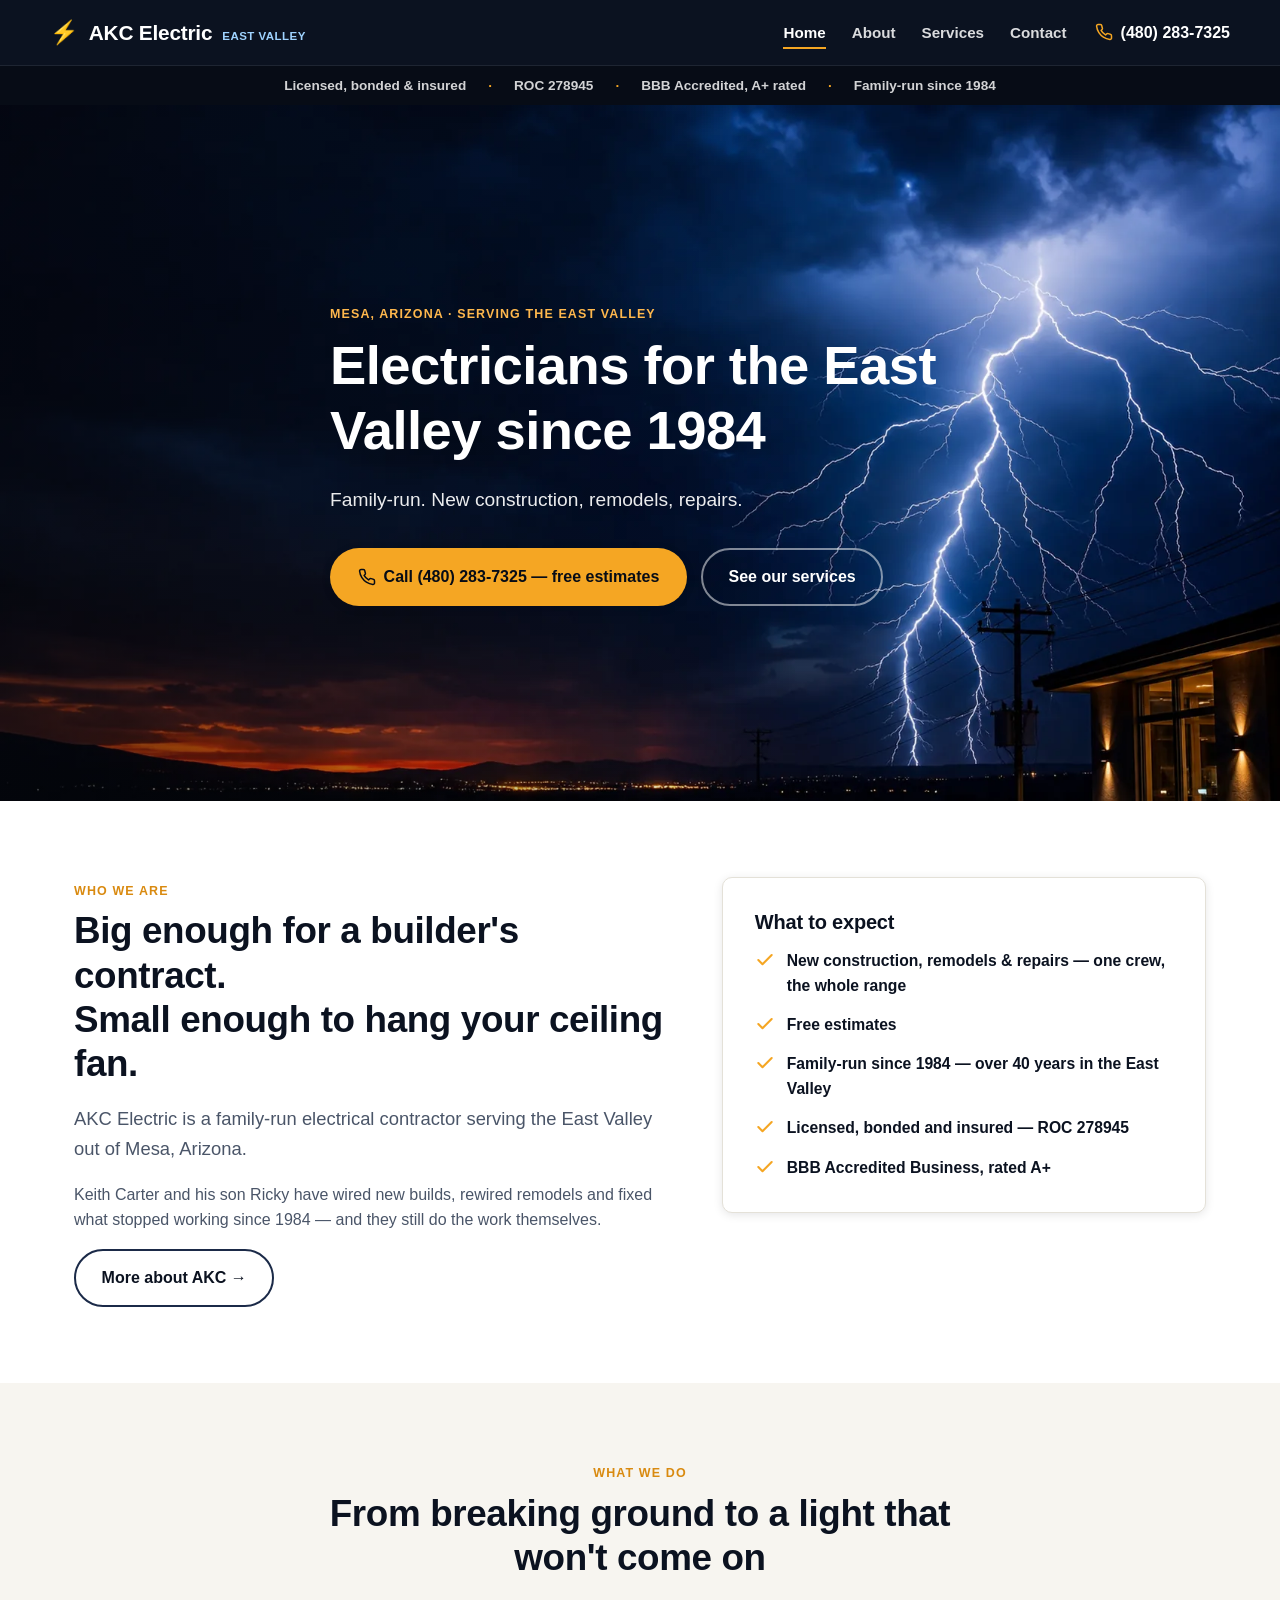
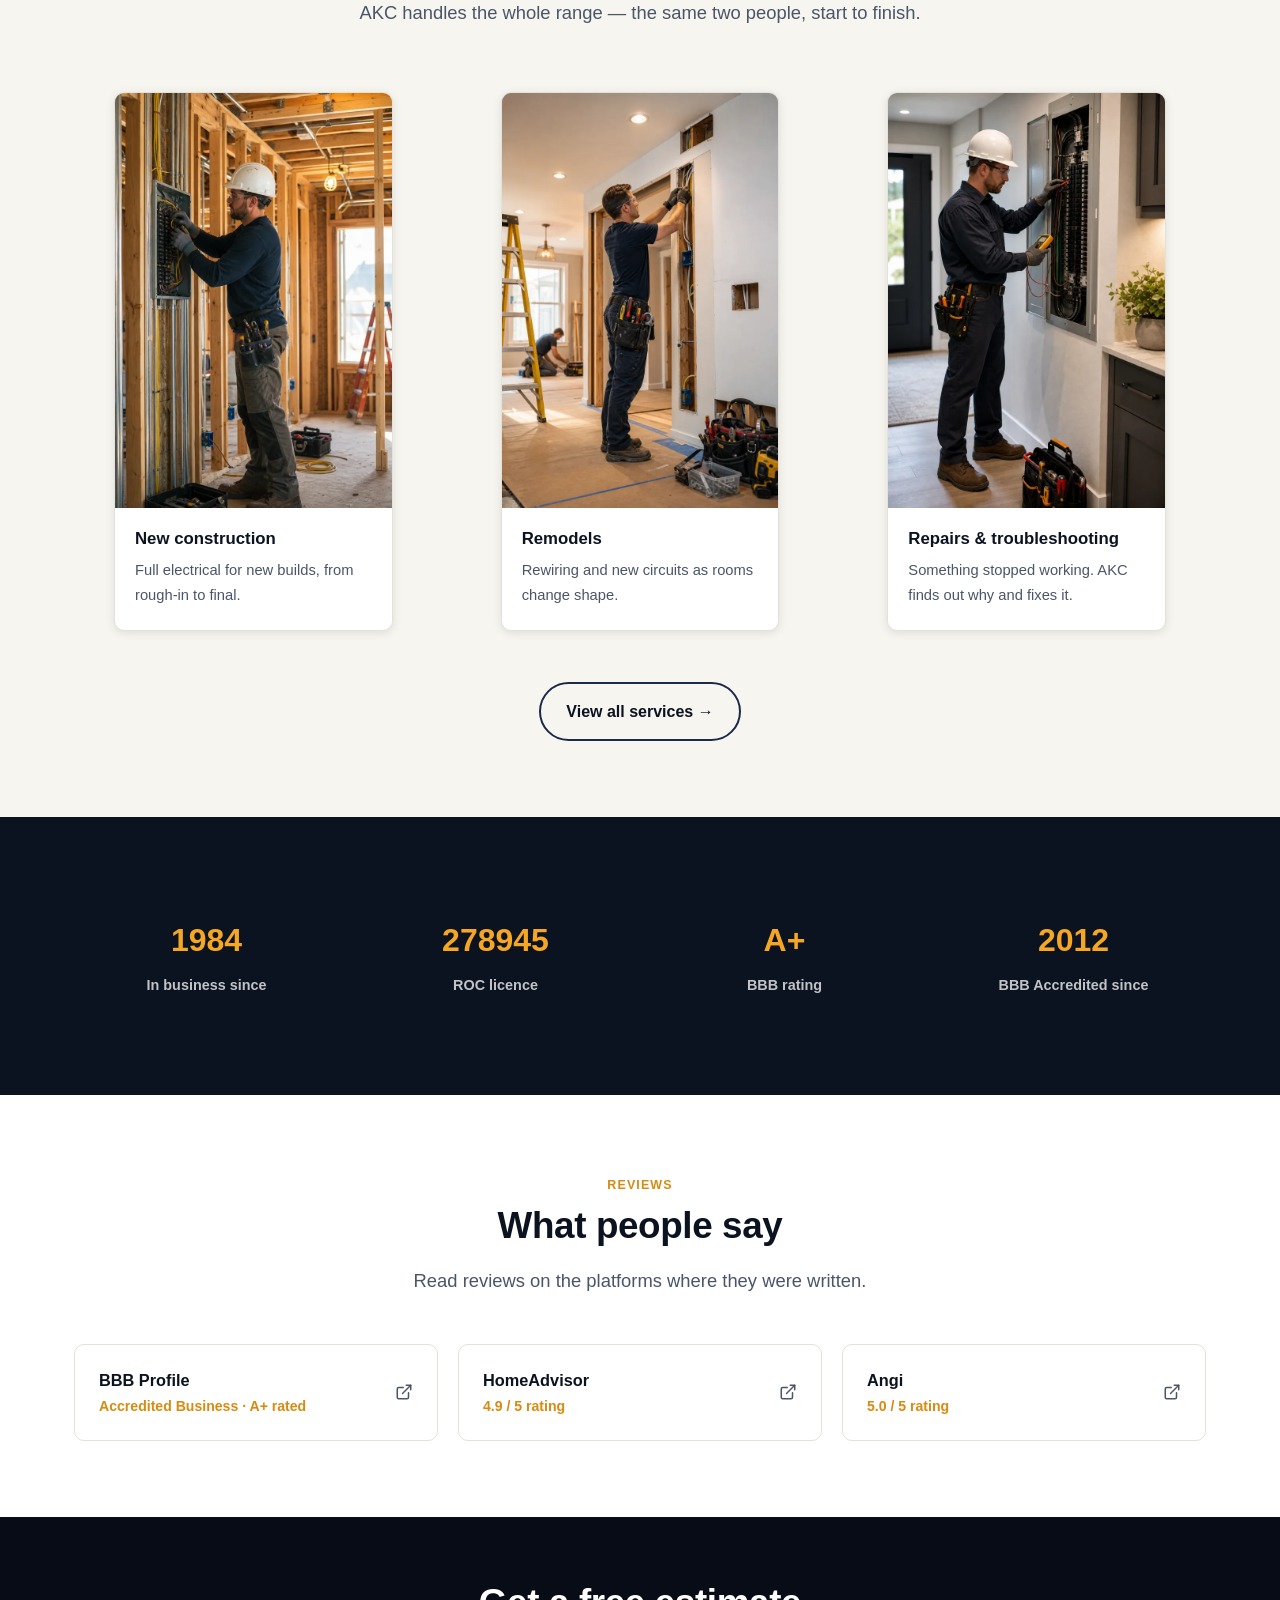
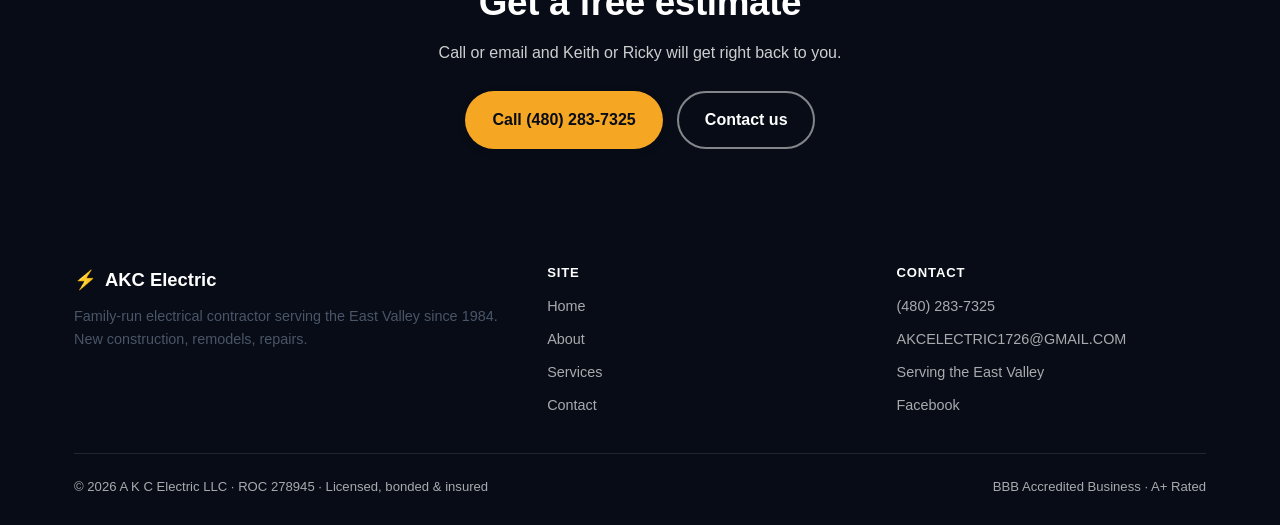
==== commit 2c4c7000: "Move Free estimates from hero badges into What to expect Removes the Free estimates / BBB Accredited" ====
--- a/index.html
+++ b/index.html
@@ -100,10 +100,6 @@
           </a>
           <a class="btn btn-outline" href="services.html">See our services</a>
         </div>
-        <div class="hero-badges">
-          <span><svg width="16" height="16" viewBox="0 0 24 24" fill="none" stroke="currentColor" stroke-width="2.5" stroke-linecap="round" stroke-linejoin="round"><polyline points="20 6 9 17 4 12"/></svg> Free estimates</span>
-          <span><svg width="16" height="16" viewBox="0 0 24 24" fill="none" stroke="currentColor" stroke-width="2.5" stroke-linecap="round" stroke-linejoin="round"><polyline points="20 6 9 17 4 12"/></svg> BBB Accredited, A+ rated</span>
-        </div>
       </div>
     </div>
   </section>
@@ -121,6 +117,7 @@
         <h3>What to expect</h3>
         <ul class="promise-list">
           <li><svg width="20" height="20" viewBox="0 0 24 24" fill="none" stroke="currentColor" stroke-width="2.5" stroke-linecap="round" stroke-linejoin="round"><polyline points="20 6 9 17 4 12"/></svg> New construction, remodels &amp; repairs &mdash; one crew, the whole range</li>
+          <li><svg width="20" height="20" viewBox="0 0 24 24" fill="none" stroke="currentColor" stroke-width="2.5" stroke-linecap="round" stroke-linejoin="round"><polyline points="20 6 9 17 4 12"/></svg> Free estimates</li>
           <li><svg width="20" height="20" viewBox="0 0 24 24" fill="none" stroke="currentColor" stroke-width="2.5" stroke-linecap="round" stroke-linejoin="round"><polyline points="20 6 9 17 4 12"/></svg> Family-run since 1984 &mdash; over 40 years in the East Valley</li>
           <li><svg width="20" height="20" viewBox="0 0 24 24" fill="none" stroke="currentColor" stroke-width="2.5" stroke-linecap="round" stroke-linejoin="round"><polyline points="20 6 9 17 4 12"/></svg> Licensed, bonded and insured &mdash; ROC 278945</li>
           <li><svg width="20" height="20" viewBox="0 0 24 24" fill="none" stroke="currentColor" stroke-width="2.5" stroke-linecap="round" stroke-linejoin="round"><polyline points="20 6 9 17 4 12"/></svg> BBB Accredited Business, rated A+</li>
--- a/assets/css/style.css
+++ b/assets/css/style.css
@@ -277,18 +277,6 @@
   gap: 14px;
   align-items: center;
 }
-.hero-badges {
-  margin-top: 2.2em;
-  display: flex;
-  flex-wrap: wrap;
-  gap: 10px 24px;
-  font-size: 0.88rem;
-  font-weight: 600;
-  color: rgba(255, 255, 255, 0.85);
-}
-.hero-badges span { display: flex; align-items: center; gap: 8px; }
-.hero-badges svg { color: var(--amber-500); flex-shrink: 0; }
-
 /* Page hero (interior pages, no photo) */
 .page-hero {
   background: var(--navy-900);
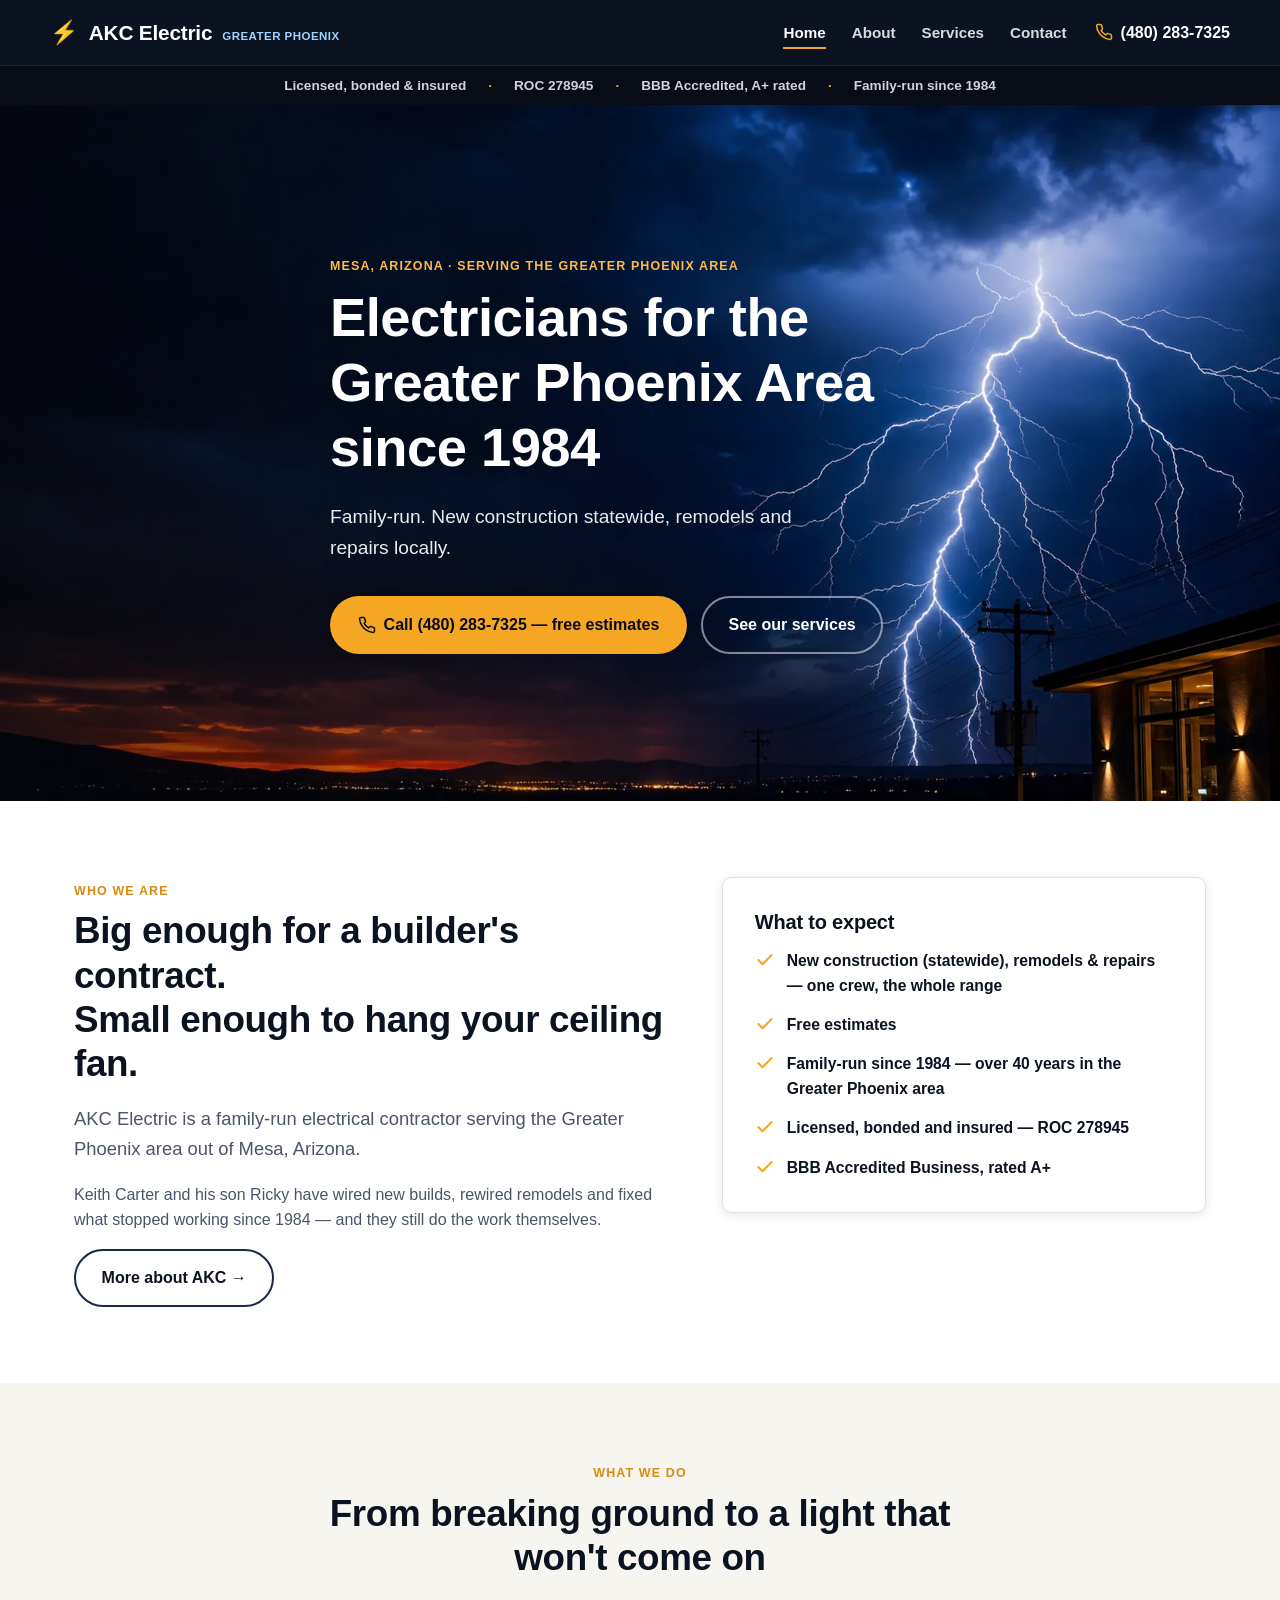
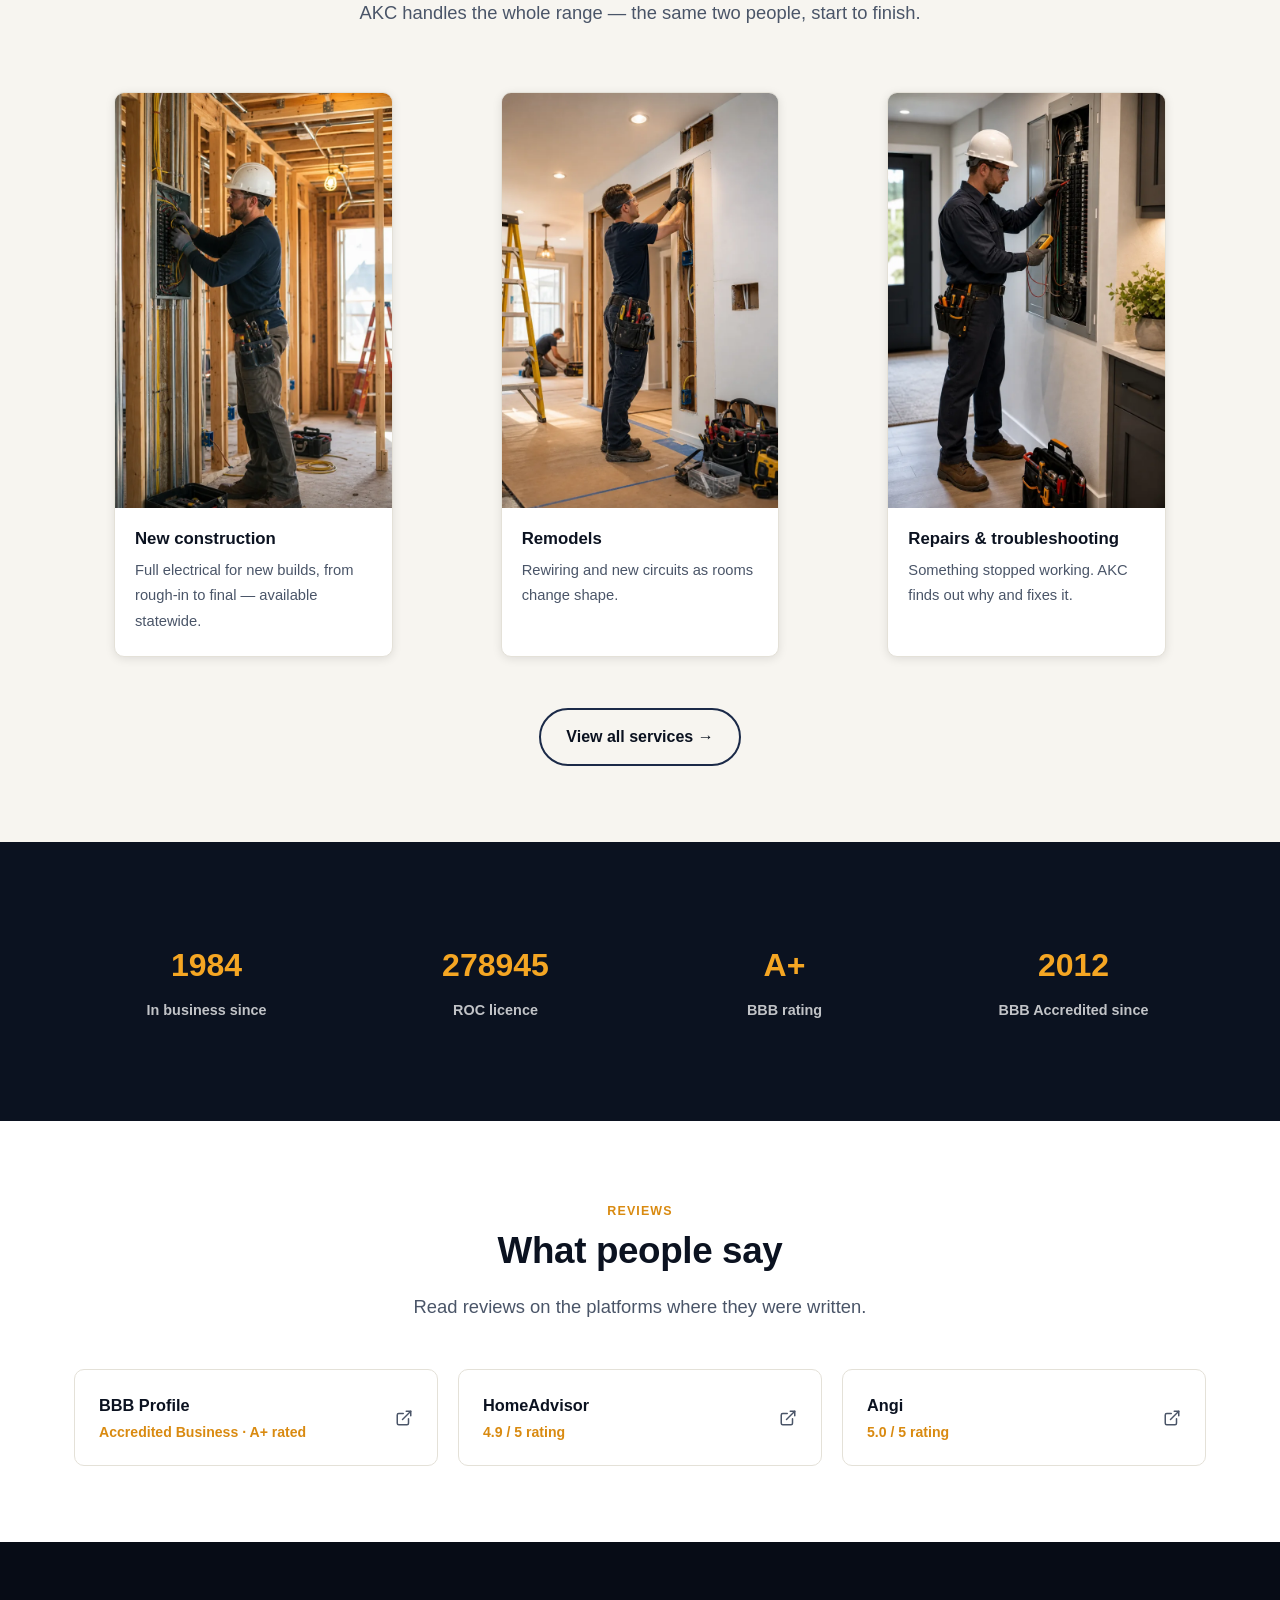
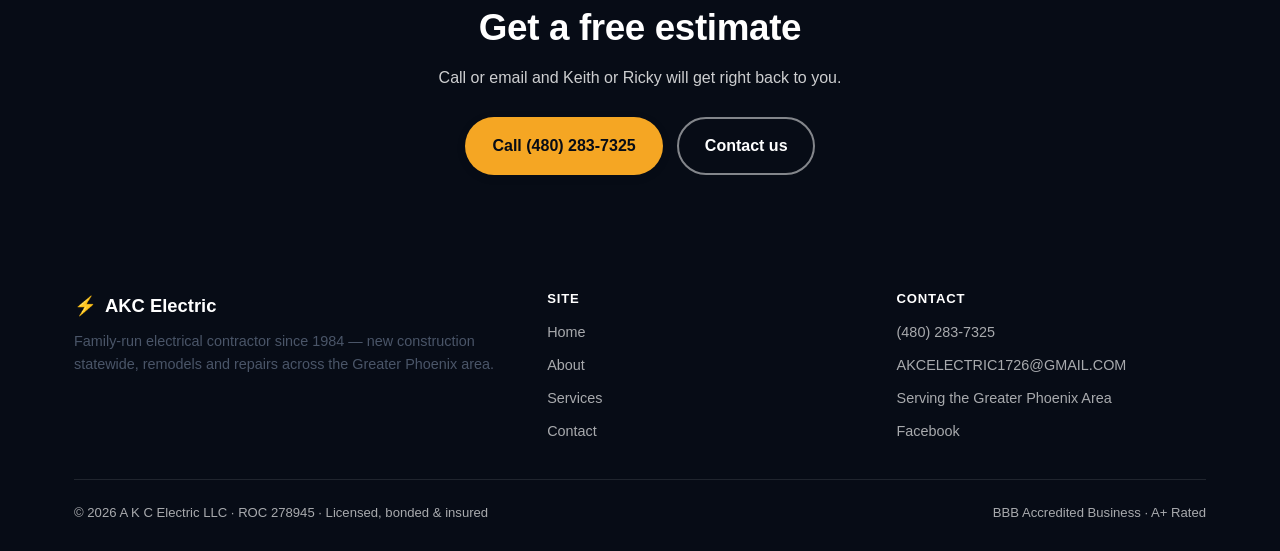
==== commit 7720ad00: "Update service coverage: Greater Phoenix area, new construction statewide Removes the "Also on the c" ====
--- a/index.html
+++ b/index.html
@@ -3,12 +3,12 @@
 <head>
 <meta charset="UTF-8">
 <meta name="viewport" content="width=device-width, initial-scale=1.0">
-<title>AKC Electric — Licensed Electrician in the East Valley | Mesa, AZ</title>
-<meta name="description" content="Licensed, bonded and insured electrician serving the East Valley. Family-run since 1984 — new construction, remodels, repairs. BBB Accredited, A+ rated. Free estimates. (480) 283-7325">
+<title>AKC Electric — Licensed Electrician in the Greater Phoenix Area | Mesa, AZ</title>
+<meta name="description" content="Licensed, bonded and insured electrician in the Greater Phoenix area. Family-run since 1984 — new construction statewide, remodels and repairs locally. BBB Accredited, A+ rated. Free estimates. (480) 283-7325">
 <link rel="canonical" href="https://lancewagner123.github.io/akc-electric-llc/">
 <meta property="og:type" content="website">
-<meta property="og:title" content="AKC Electric — Licensed Electrician in the East Valley">
-<meta property="og:description" content="Family-run since 1984. New construction, remodels, repairs. Licensed, bonded and insured — ROC 278945. BBB Accredited, A+ rated.">
+<meta property="og:title" content="AKC Electric — Licensed Electrician in the Greater Phoenix Area">
+<meta property="og:description" content="Family-run since 1984 — new construction statewide, remodels and repairs across the Greater Phoenix area. Licensed, bonded and insured — ROC 278945. BBB Accredited, A+ rated.">
 <meta property="og:image" content="https://lancewagner123.github.io/akc-electric-llc/img/og-image-1200x630.jpg">
 <meta property="og:url" content="https://lancewagner123.github.io/akc-electric-llc/">
 <meta name="twitter:card" content="summary_large_image">
@@ -34,7 +34,7 @@
   },
   "areaServed": {
     "@type": "Place",
-    "name": "East Valley, Arizona"
+    "name": "Greater Phoenix Area, Arizona"
   },
   "founder": { "@type": "Person", "name": "Keith Carter" }
 }
@@ -45,7 +45,7 @@
 
 <header class="site-header">
   <div class="container header-inner">
-    <a href="index.html" class="brand"><span class="bolt">&#9889;</span>AKC Electric<span class="tag">East Valley</span></a>
+    <a href="index.html" class="brand"><span class="bolt">&#9889;</span>AKC Electric<span class="tag">Greater Phoenix</span></a>
     <nav class="nav" id="site-nav">
       <ul class="nav-links">
         <li><a href="index.html" aria-current="page">Home</a></li>
@@ -90,9 +90,9 @@
     </div>
     <div class="hero-inner">
       <div class="hero-content">
-        <p class="eyebrow" style="color:#ffb84d">Mesa, Arizona &middot; Serving the East Valley</p>
-        <h1>Electricians for the East Valley since 1984</h1>
-        <p class="lede">Family-run. New construction, remodels, repairs.</p>
+        <p class="eyebrow" style="color:#ffb84d">Mesa, Arizona &middot; Serving the Greater Phoenix Area</p>
+        <h1>Electricians for the Greater Phoenix Area since 1984</h1>
+        <p class="lede">Family-run. New construction statewide, remodels and repairs locally.</p>
         <div class="hero-cta">
           <a class="btn btn-amber" href="tel:+14802837325">
             <svg width="18" height="18" viewBox="0 0 24 24" fill="none" stroke="currentColor" stroke-width="2" stroke-linecap="round" stroke-linejoin="round"><path d="M22 16.92v3a2 2 0 0 1-2.18 2 19.79 19.79 0 0 1-8.63-3.07 19.5 19.5 0 0 1-6-6 19.79 19.79 0 0 1-3.07-8.67A2 2 0 0 1 4.11 2h3a2 2 0 0 1 2 1.72c.127.96.361 1.903.7 2.81a2 2 0 0 1-.45 2.11L8.09 9.91a16 16 0 0 0 6 6l1.27-1.27a2 2 0 0 1 2.11-.45c.907.339 1.85.573 2.81.7A2 2 0 0 1 22 16.92z"/></svg>
@@ -109,16 +109,16 @@
       <div>
         <p class="eyebrow">Who we are</p>
         <h2>Big enough for a builder's contract.<br>Small enough to hang your ceiling fan.</h2>
-        <p class="lede">AKC Electric is a family-run electrical contractor serving the East Valley out of Mesa, Arizona.</p>
+        <p class="lede">AKC Electric is a family-run electrical contractor serving the Greater Phoenix area out of Mesa, Arizona.</p>
         <p>Keith Carter and his son Ricky have wired new builds, rewired remodels and fixed what stopped working since 1984 &mdash; and they still do the work themselves.</p>
         <p><a class="btn btn-outline-dark" href="about.html">More about AKC &rarr;</a></p>
       </div>
       <div class="promise-card">
         <h3>What to expect</h3>
         <ul class="promise-list">
-          <li><svg width="20" height="20" viewBox="0 0 24 24" fill="none" stroke="currentColor" stroke-width="2.5" stroke-linecap="round" stroke-linejoin="round"><polyline points="20 6 9 17 4 12"/></svg> New construction, remodels &amp; repairs &mdash; one crew, the whole range</li>
+          <li><svg width="20" height="20" viewBox="0 0 24 24" fill="none" stroke="currentColor" stroke-width="2.5" stroke-linecap="round" stroke-linejoin="round"><polyline points="20 6 9 17 4 12"/></svg> New construction (statewide), remodels &amp; repairs &mdash; one crew, the whole range</li>
           <li><svg width="20" height="20" viewBox="0 0 24 24" fill="none" stroke="currentColor" stroke-width="2.5" stroke-linecap="round" stroke-linejoin="round"><polyline points="20 6 9 17 4 12"/></svg> Free estimates</li>
-          <li><svg width="20" height="20" viewBox="0 0 24 24" fill="none" stroke="currentColor" stroke-width="2.5" stroke-linecap="round" stroke-linejoin="round"><polyline points="20 6 9 17 4 12"/></svg> Family-run since 1984 &mdash; over 40 years in the East Valley</li>
+          <li><svg width="20" height="20" viewBox="0 0 24 24" fill="none" stroke="currentColor" stroke-width="2.5" stroke-linecap="round" stroke-linejoin="round"><polyline points="20 6 9 17 4 12"/></svg> Family-run since 1984 &mdash; over 40 years in the Greater Phoenix area</li>
           <li><svg width="20" height="20" viewBox="0 0 24 24" fill="none" stroke="currentColor" stroke-width="2.5" stroke-linecap="round" stroke-linejoin="round"><polyline points="20 6 9 17 4 12"/></svg> Licensed, bonded and insured &mdash; ROC 278945</li>
           <li><svg width="20" height="20" viewBox="0 0 24 24" fill="none" stroke="currentColor" stroke-width="2.5" stroke-linecap="round" stroke-linejoin="round"><polyline points="20 6 9 17 4 12"/></svg> BBB Accredited Business, rated A+</li>
         </ul>
@@ -146,7 +146,7 @@
             loading="lazy" decoding="async">
           <figcaption>
             <span class="name">New construction</span>
-            <span class="desc">Full electrical for new builds, from rough-in to final.</span>
+            <span class="desc">Full electrical for new builds, from rough-in to final &mdash; available statewide.</span>
           </figcaption>
         </figure>
         <figure class="service-card">
@@ -237,7 +237,7 @@
     <div class="footer-grid">
       <div class="footer-col">
         <div class="footer-brand"><span class="bolt">&#9889;</span>AKC Electric</div>
-        <p>Family-run electrical contractor serving the East Valley since 1984. New construction, remodels, repairs.</p>
+        <p>Family-run electrical contractor since 1984 &mdash; new construction statewide, remodels and repairs across the Greater Phoenix area.</p>
       </div>
       <div class="footer-col">
         <h4>Site</h4>
@@ -253,7 +253,7 @@
         <ul>
           <li><a href="tel:+14802837325">(480) 283-7325</a></li>
           <li><a href="mailto:AKCELECTRIC1726@GMAIL.COM">AKCELECTRIC1726@GMAIL.COM</a></li>
-          <li>Serving the East Valley</li>
+          <li>Serving the Greater Phoenix Area</li>
           <li><a href="https://www.facebook.com/profile.php?id=100054225020717" target="_blank" rel="noopener">Facebook</a></li>
         </ul>
       </div>
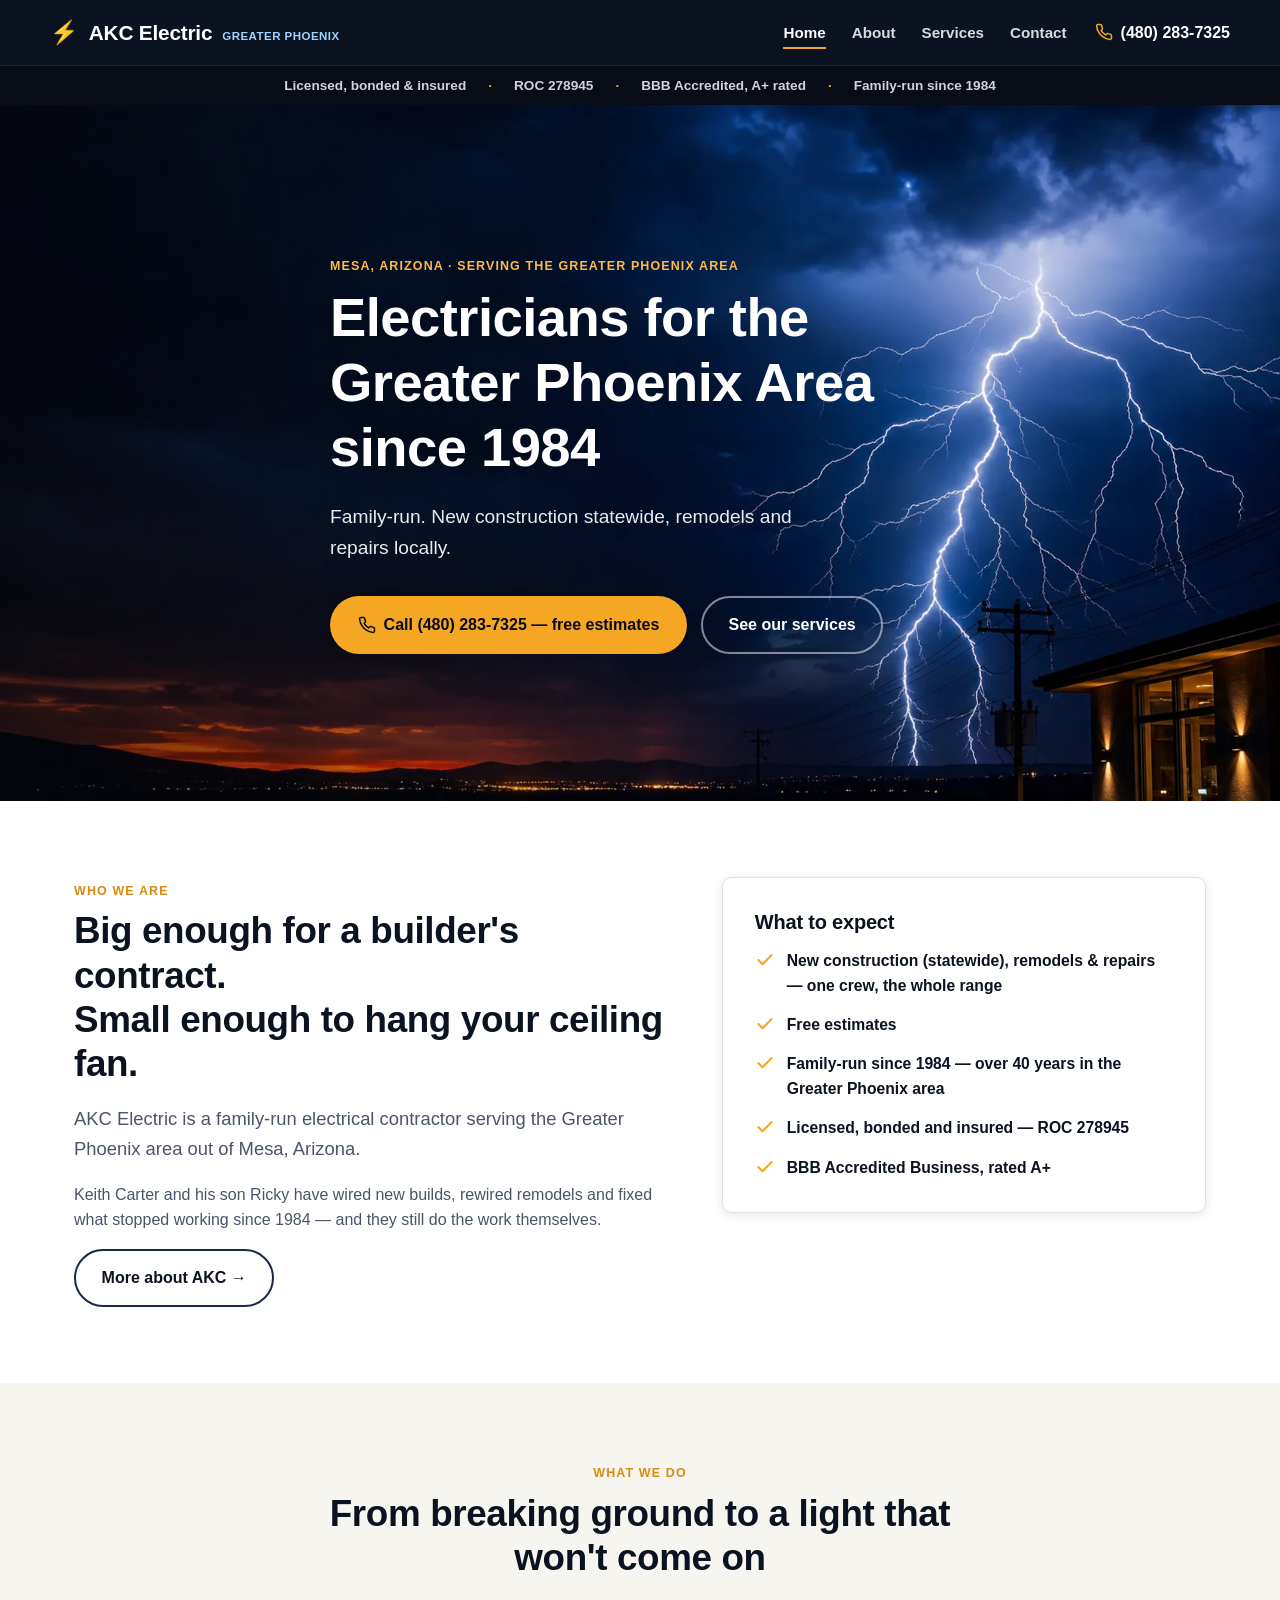
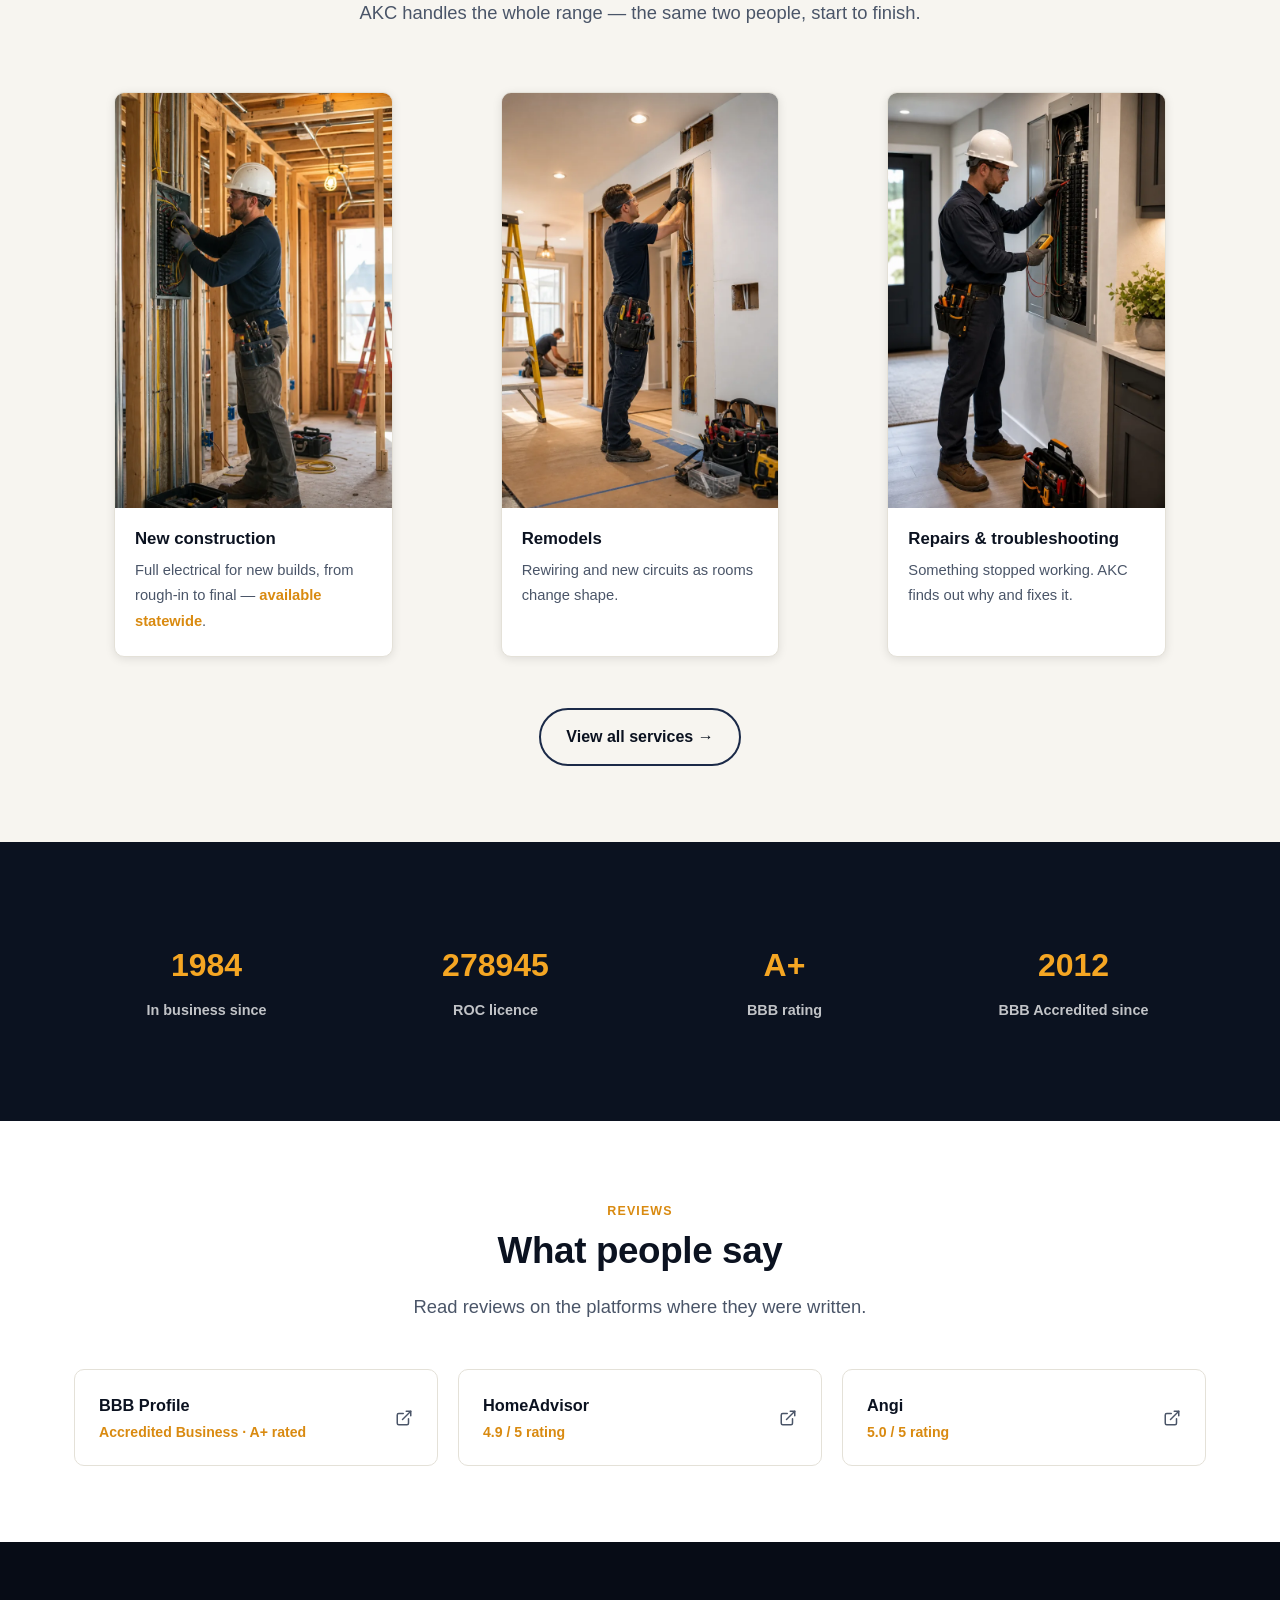
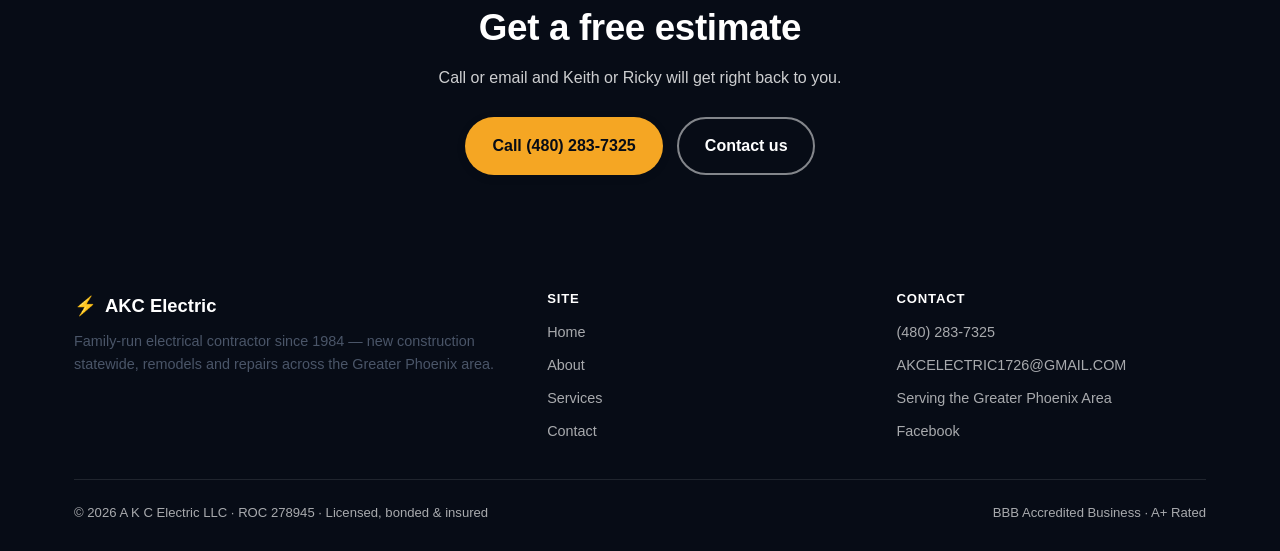
==== commit 464878e7: "Emphasize "available statewide" with the existing amber accent Wraps the three instances in a .state" ====
--- a/index.html
+++ b/index.html
@@ -146,7 +146,7 @@
             loading="lazy" decoding="async">
           <figcaption>
             <span class="name">New construction</span>
-            <span class="desc">Full electrical for new builds, from rough-in to final &mdash; available statewide.</span>
+            <span class="desc">Full electrical for new builds, from rough-in to final &mdash; <span class="statewide">available statewide</span>.</span>
           </figcaption>
         </figure>
         <figure class="service-card">
--- a/assets/css/style.css
+++ b/assets/css/style.css
@@ -353,30 +353,9 @@
 }
 .service-card figcaption .desc { color: var(--ink-soft); font-size: 0.92rem; }
 
-.services-more {
-  margin-top: 40px;
-  background: var(--white);
-  border: 1px solid var(--line);
-  border-radius: var(--radius);
-  padding: 30px 34px;
-}
-.services-more h3 { margin-bottom: 1em; }
-.services-more ul {
-  list-style: none;
-  margin: 0;
-  padding: 0;
-  display: grid;
-  grid-template-columns: repeat(3, 1fr);
-  gap: 14px;
-}
-.services-more li {
-  display: flex;
-  align-items: center;
-  gap: 10px;
-  font-weight: 600;
-  color: var(--navy-900);
-}
-.services-more svg { color: var(--amber-500); flex-shrink: 0; }
+/* Small callout for "available statewide" — same accent color already used for
+   eyebrows and ratings, just bolded, so it stands out without becoming a badge. */
+.statewide { color: var(--amber-600); font-weight: 700; }
 
 /* Trust / credentials band */
 .credentials-grid {
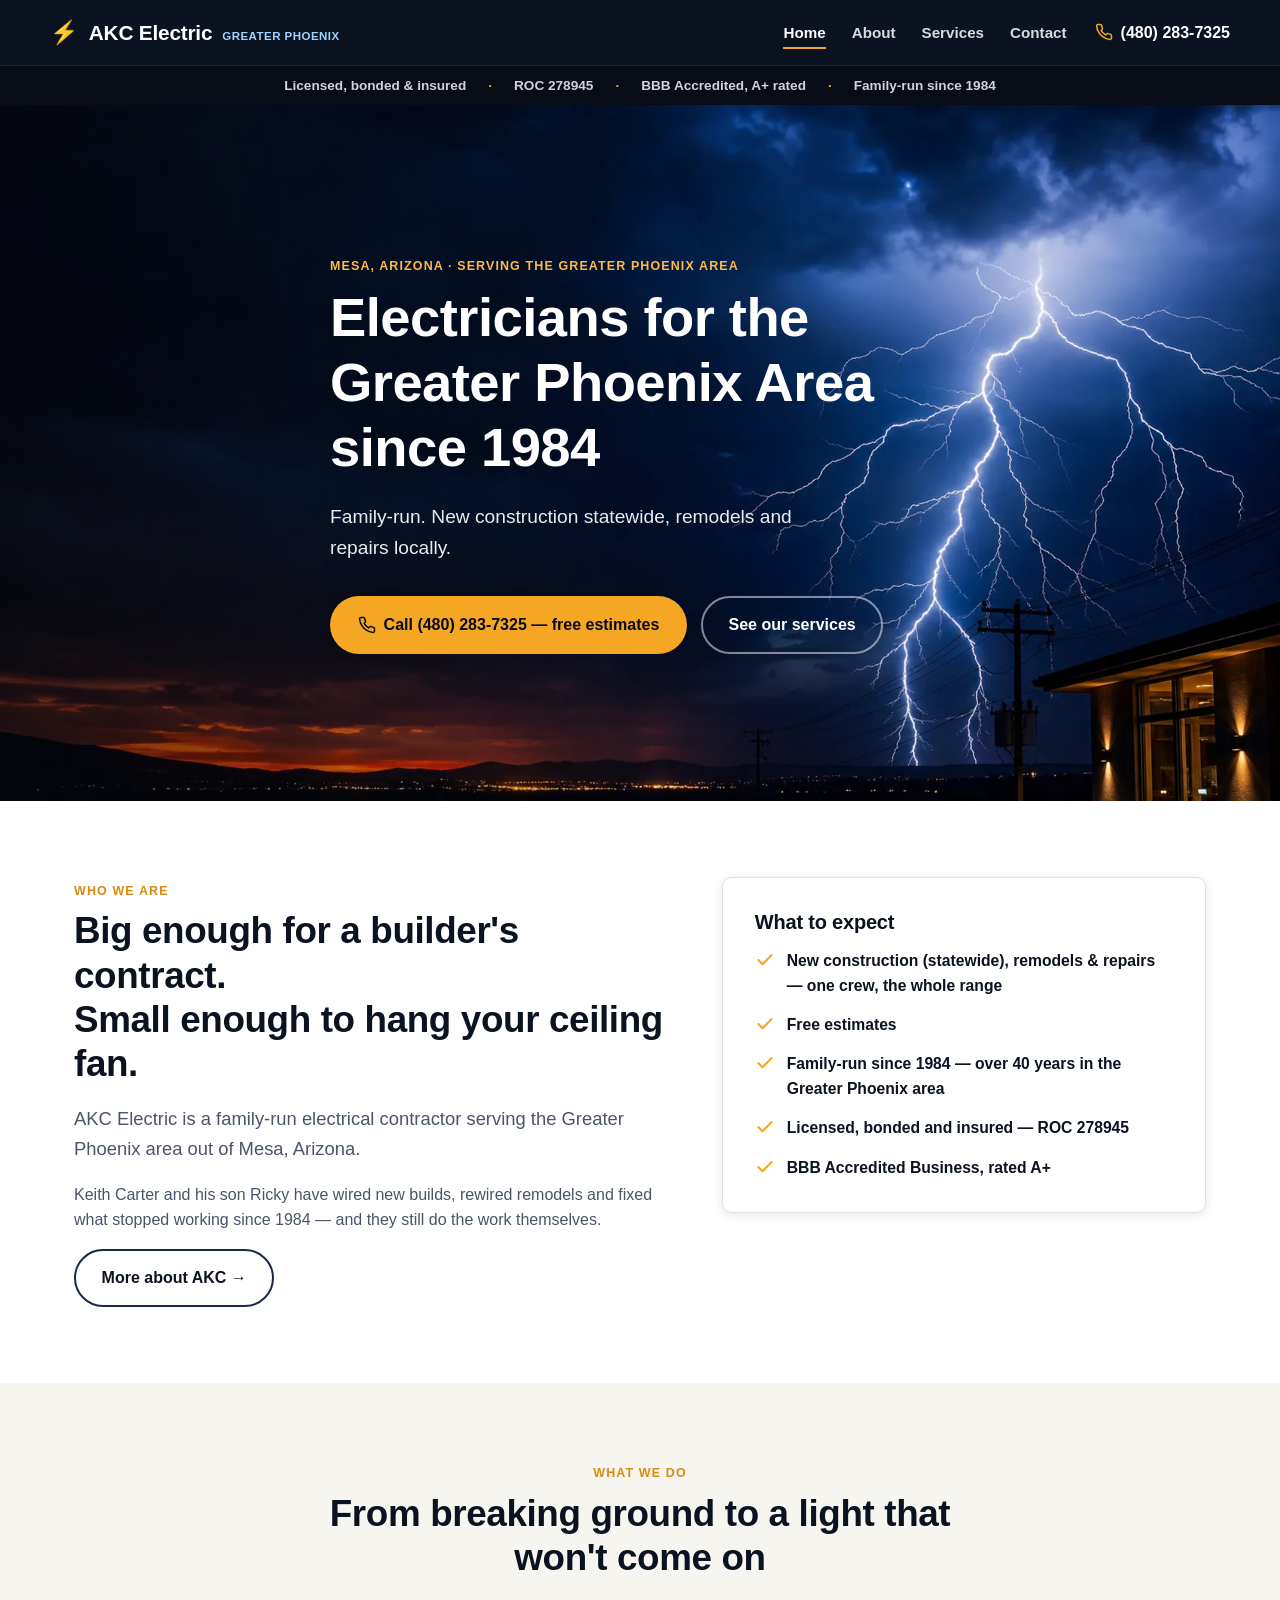
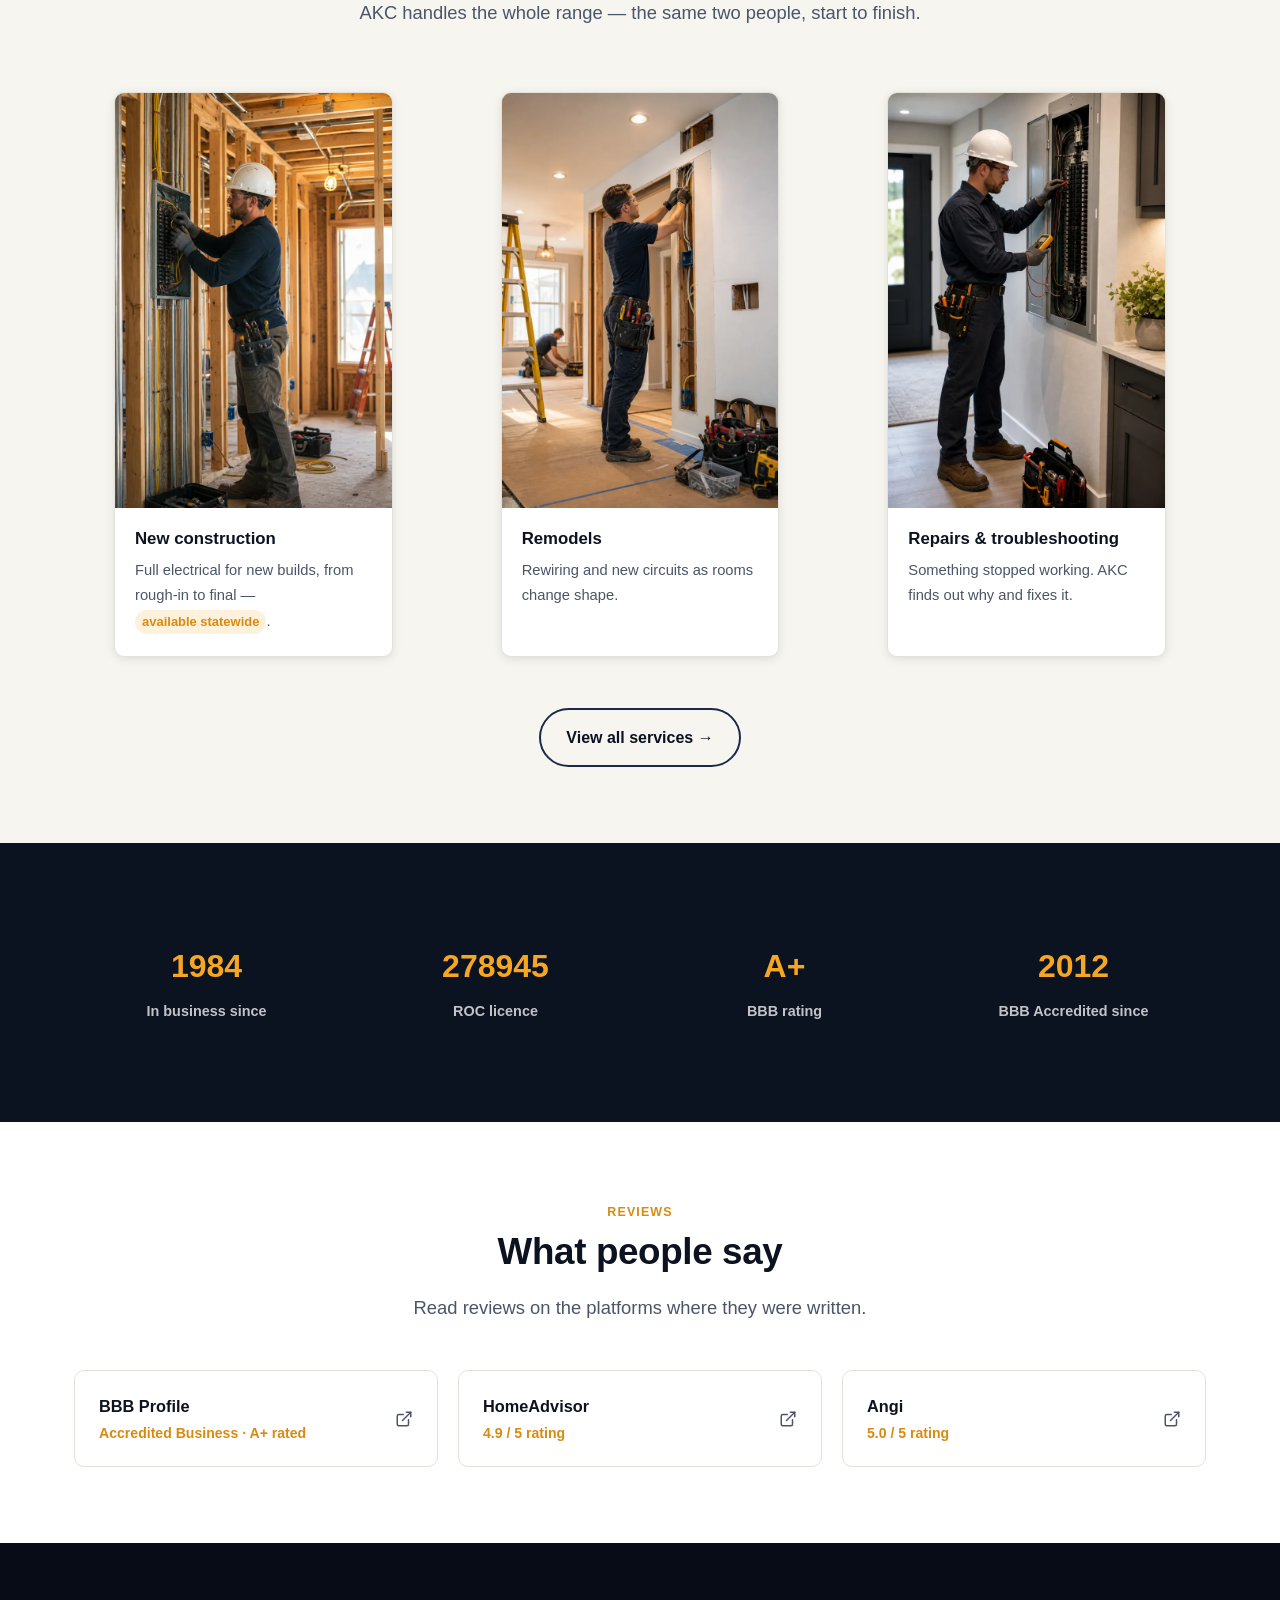
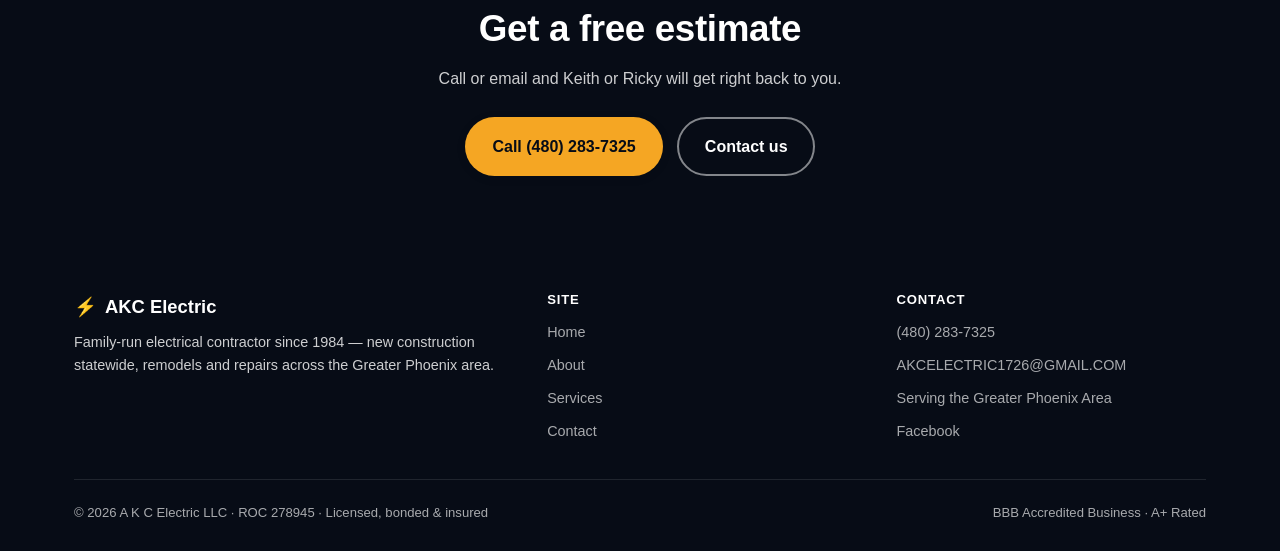
==== commit 0afdbdc7: "Fix footer tagline contrast: dark text was rendering on navy The footer tagline had no explicit colo" ====
--- a/index.html
+++ b/index.html
@@ -237,7 +237,7 @@
     <div class="footer-grid">
       <div class="footer-col">
         <div class="footer-brand"><span class="bolt">&#9889;</span>AKC Electric</div>
-        <p>Family-run electrical contractor since 1984 &mdash; new construction statewide, remodels and repairs across the Greater Phoenix area.</p>
+        <p class="footer-tagline">Family-run electrical contractor since 1984 &mdash; new construction statewide, remodels and repairs across the Greater Phoenix area.</p>
       </div>
       <div class="footer-col">
         <h4>Site</h4>
--- a/assets/css/style.css
+++ b/assets/css/style.css
@@ -353,9 +353,58 @@
 }
 .service-card figcaption .desc { color: var(--ink-soft); font-size: 0.92rem; }
 
-/* Small callout for "available statewide" — same accent color already used for
-   eyebrows and ratings, just bolded, so it stands out without becoming a badge. */
-.statewide { color: var(--amber-600); font-weight: 700; }
+/* Small pill for "available statewide". A plain color+bold treatment didn't read
+   as distinct on this page — amber is already the accent color everywhere
+   (checkmarks, eyebrows, the CTA button), so matching text just blended in. A
+   background + shape stands out regardless of that. */
+.statewide {
+  display: inline-block;
+  background: rgba(245, 166, 35, 0.16);
+  color: var(--amber-600);
+  font-weight: 700;
+  padding: 0.12em 0.55em;
+  border-radius: 999px;
+  font-size: 0.88em;
+  white-space: nowrap;
+}
+
+/* Professional references — text-only cards beneath the service cards. Mirrors
+   .services-grid (3 columns at desktop) so the two blocks line up symmetrically.
+   An amber left-accent bar per card keeps each entry visually distinct. */
+.references-grid {
+  display: grid;
+  grid-template-columns: repeat(3, 1fr);
+  gap: 20px;
+}
+.reference-card {
+  background: var(--white);
+  border: 1px solid var(--line);
+  border-left: 4px solid var(--amber-500);
+  border-radius: var(--radius);
+  padding: 20px 22px;
+  box-shadow: var(--shadow-sm);
+}
+.reference-card .ref-company {
+  display: block;
+  font-weight: 800;
+  color: var(--navy-900);
+  font-size: 1.05rem;
+  margin-bottom: 4px;
+}
+.reference-card .ref-person {
+  display: block;
+  color: var(--ink-soft);
+  font-size: 0.95rem;
+}
+.reference-card .ref-phone {
+  display: inline-block;
+  margin-top: 8px;
+  font-weight: 700;
+  font-size: 0.98rem;
+  color: var(--amber-600);
+  border-bottom: 1px solid transparent;
+}
+.reference-card .ref-phone:hover { border-bottom-color: currentColor; }
 
 /* Trust / credentials band */
 .credentials-grid {
@@ -491,6 +540,11 @@
 }
 .footer-brand { color: var(--white); font-weight: 800; font-size: 1.15rem; margin-bottom: 10px; display: flex; align-items: baseline; gap: 8px; }
 .footer-brand .bolt { color: var(--amber-500); }
+/* Without this, the global `p { color: var(--ink-soft) }` rule (dark slate)
+   wins over .site-footer's inherited white, since an explicit rule on the
+   element itself beats an inherited value regardless of the ancestor's
+   specificity — leaves dark-grey-on-navy text otherwise. */
+.footer-tagline { color: rgba(255, 255, 255, 0.8); }
 .footer-col h4 {
   color: var(--white);
   font-size: 0.82rem;
@@ -553,7 +607,7 @@
 
   .intro-grid { grid-template-columns: 1fr; gap: 32px; }
   .services-grid { grid-template-columns: 1fr; }
-  .services-more ul { grid-template-columns: 1fr; }
+  .references-grid { grid-template-columns: repeat(2, 1fr); }
   .credentials-grid { grid-template-columns: repeat(2, 1fr); }
   .reviews-grid { grid-template-columns: 1fr; }
   .contact-grid { grid-template-columns: 1fr; }
@@ -563,5 +617,6 @@
 
 @media (max-width: 480px) {
   .credentials-grid { grid-template-columns: 1fr 1fr; }
+  .references-grid { grid-template-columns: 1fr; }
   .section { padding: 56px 0; }
 }
